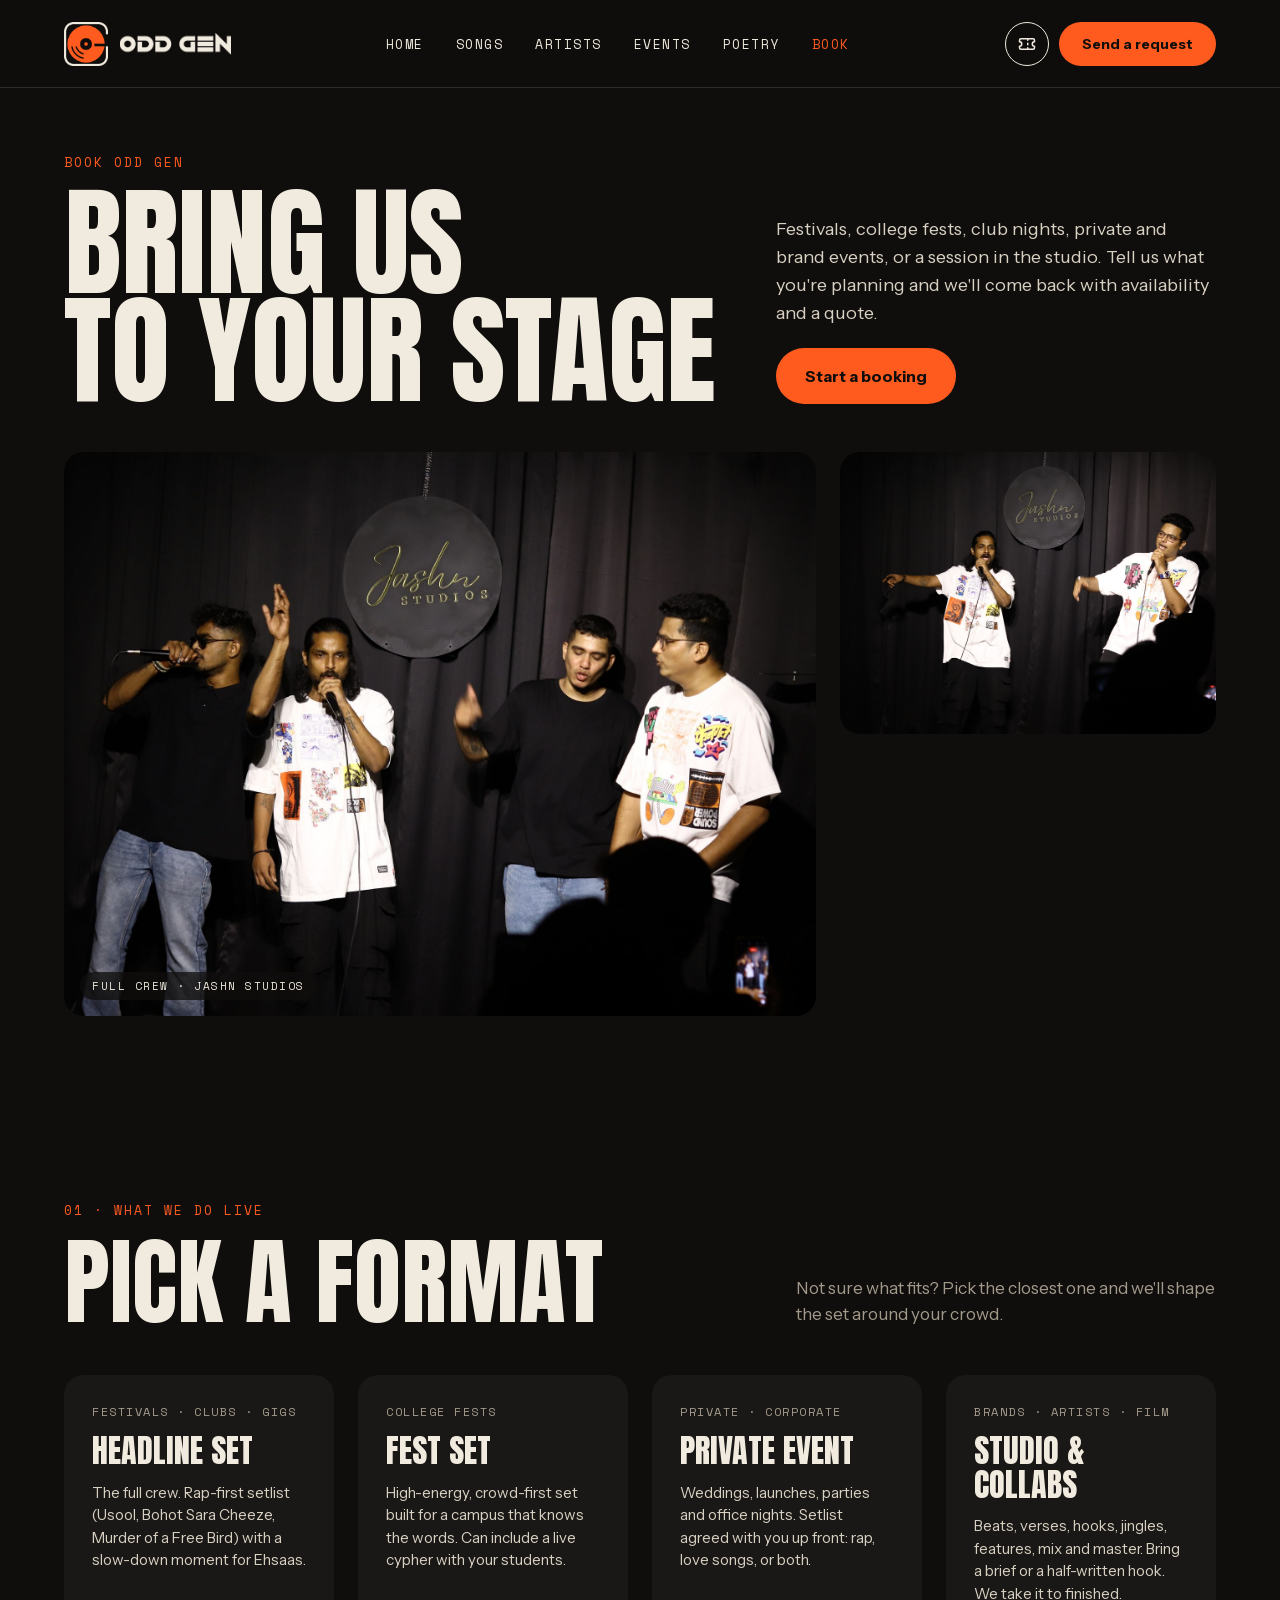
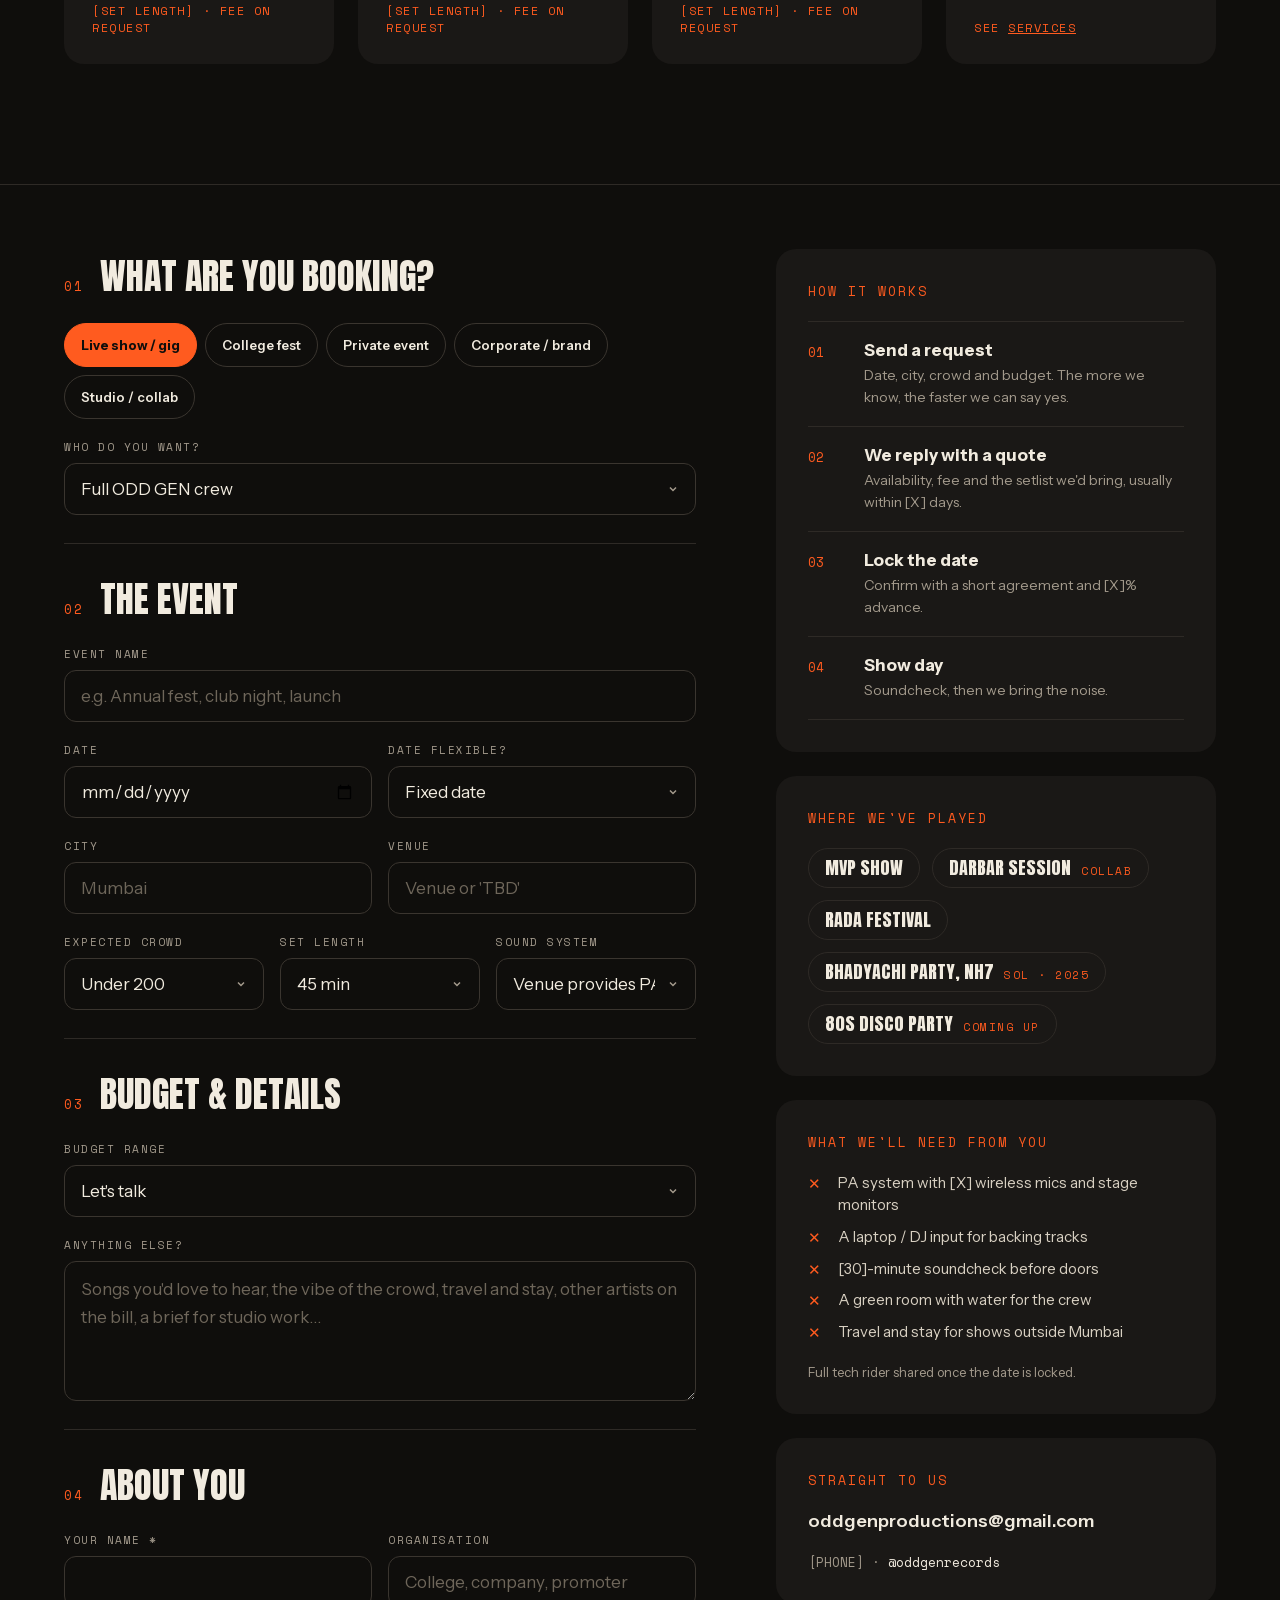
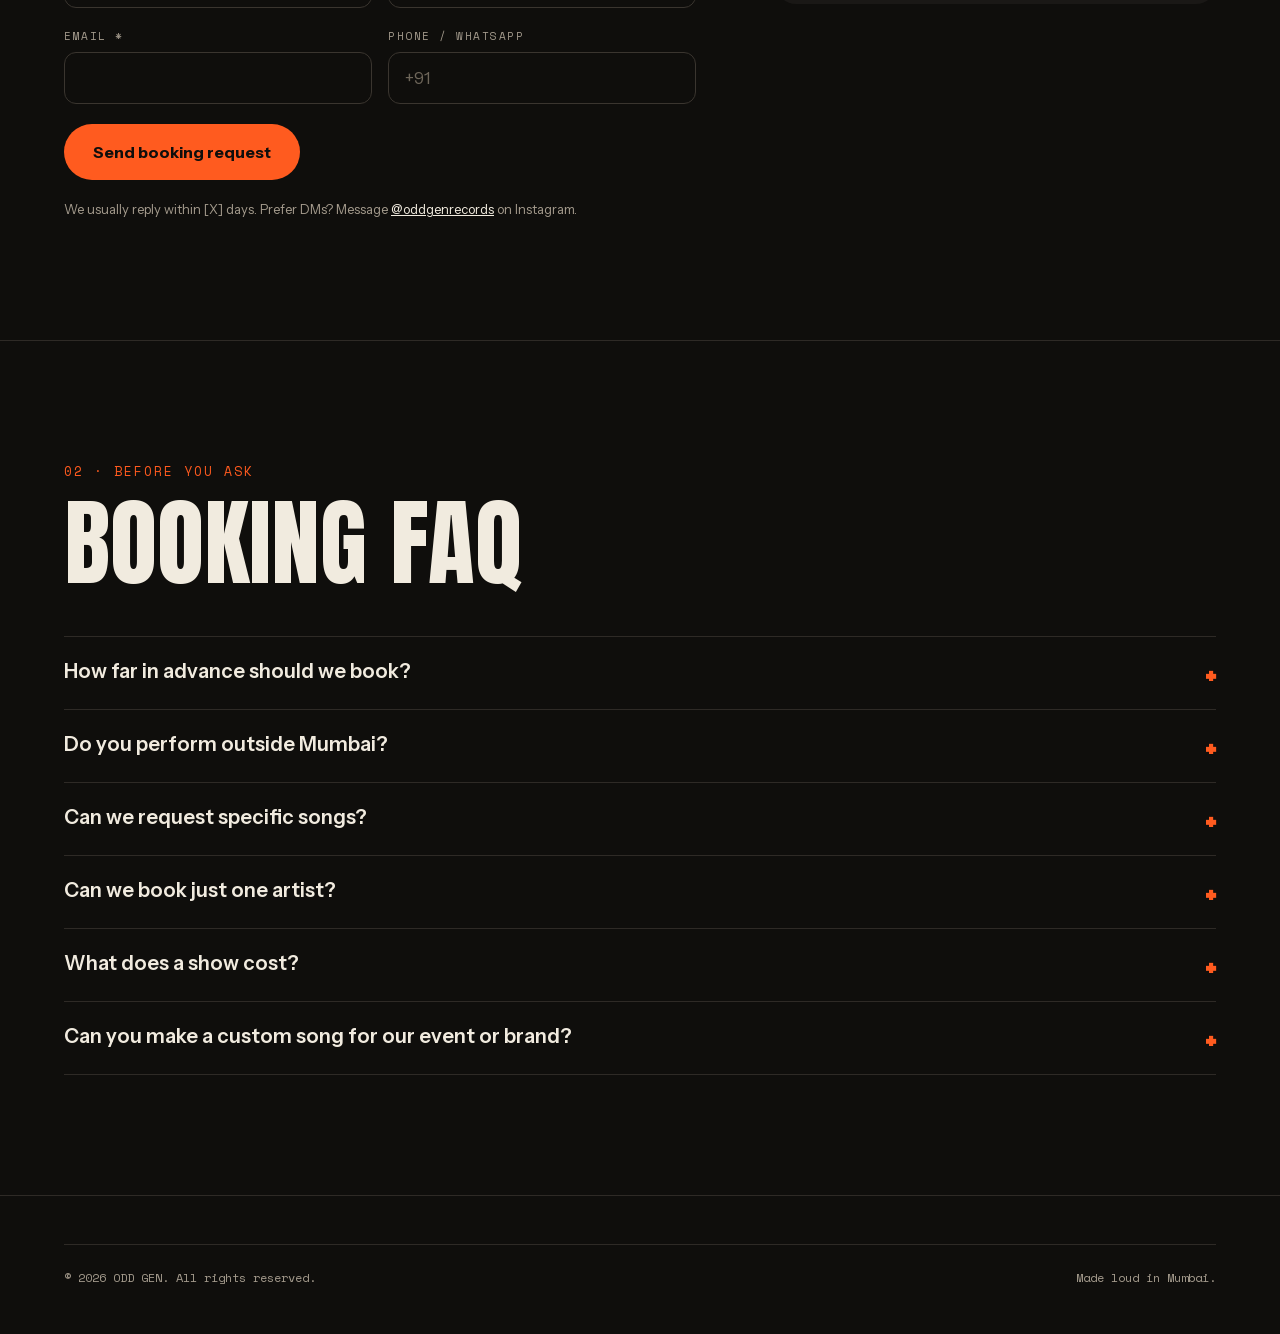
==== book.html @ 2b5052ba "Version CSS and JS URLs so browsers never mix cached styles with a new page GitHub Pages serves asse" ====
<!DOCTYPE html>
<html lang="en">
<head>
<meta charset="utf-8">
<meta name="viewport" content="width=device-width, initial-scale=1">
<title>Book ODD GEN | Shows, events &amp; studio</title>
<meta name="description" content="Book ODD GEN for live shows, college fests, private and brand events, or studio work. Send a request and we'll reply with availability and a quote.">
<meta name="theme-color" content="#0F0E0C">
<meta property="og:image" content="https://oddgen.in/assets/live-crew.jpg">
<link rel="canonical" href="https://oddgen.in/book.html">
<link rel="icon" type="image/png" href="assets/favicon.png">
<link rel="apple-touch-icon" href="assets/logo-full.png">
<link rel="stylesheet" href="styles.css?v=202610050017">
</head>
<body>

<header class="site-header">
  <a href="index.html" class="logo" aria-label="ODD GEN · home"><span class="mark" aria-hidden="true"><span class="mark-frame"></span><span class="mark-disc"></span></span><span class="wordmark" aria-hidden="true"></span></a>
  <nav class="site-nav" aria-label="Main">
    <a href="index.html">Home</a>
    <a href="index.html#songs">Songs</a>
    <a href="index.html#artists">Artists</a>
    <a href="index.html#events">Events</a>
    <a href="poetry.html">Poetry</a>
    <a href="book.html" aria-current="page">Book</a>
  </nav>
  <div class="header-actions">
    <a href="index.html#tickets" class="btn btn-ghost header-tickets" aria-label="Get tickets"><svg width="18" height="18" viewBox="0 0 24 24" fill="none" stroke="currentColor" stroke-width="2" stroke-linecap="round" stroke-linejoin="round" aria-hidden="true"><path d="M2 9a3 3 0 0 1 0 6v2a2 2 0 0 0 2 2h16a2 2 0 0 0 2-2v-2a3 3 0 0 1 0-6V7a2 2 0 0 0-2-2H4a2 2 0 0 0-2 2Z"/><path d="M13 5v2M13 17v2M13 11v2"/></svg><span>Get tickets</span></a>
    <a href="#request" class="btn btn-accent header-cta">Send a request</a>
  </div>
  <button type="button" class="menu-btn" aria-label="Open menu" aria-expanded="false" aria-controls="mobile-menu">
    <svg width="20" height="20" viewBox="0 0 24 24" fill="none" stroke="currentColor" stroke-width="2" stroke-linecap="round" aria-hidden="true"><path d="M4 7h16M4 12h16M4 17h16"/></svg>
  </button>
</header>
<nav id="mobile-menu" class="mobile-menu" aria-label="Mobile">
  <a href="index.html">Home</a>
  <a href="index.html#songs">Songs</a>
  <a href="index.html#artists">Artists</a>
  <a href="index.html#events">Events</a>
  <a href="poetry.html">Poetry</a>
  <a href="index.html#tickets">Tickets</a>
  <a href="#request" class="btn btn-accent">Send a request</a>
</nav>

<main>
<section class="page-hero" style="border-bottom:none">
  <div>
    <div class="eyebrow">Book ODD GEN</div>
    <h1>Bring us<br>to your stage</h1>
  </div>
  <div style="display:flex;flex-direction:column;gap:20px;align-items:flex-start">
    <p>Festivals, college fests, club nights, private and brand events, or a session in the studio. Tell us what you're planning and we'll come back with availability and a quote.</p>
    <a href="#request" class="btn btn-accent">Start a booking</a>
  </div>
</section>

<div class="photo-band">
  <figure class="photo"><img src="assets/live-crew.jpg" alt="The ODD GEN crew on stage at Jashn Studios"><figcaption>Full crew · Jashn Studios</figcaption></figure>
  <figure class="photo"><img src="assets/live-duo.jpg" alt="Two ODD GEN artists trading verses on stage" loading="lazy"></figure>
</div>

<!-- FORMATS -->
<section class="section">
  <div class="section-head">
    <div>
      <div class="eyebrow">01 · What we do live</div>
      <h2 class="h-xl">Pick a format</h2>
    </div>
    <p class="lede">Not sure what fits? Pick the closest one and we'll shape the set around your crowd.</p>
  </div>
  <div class="formats">
    <div class="format">
      <div class="format-meta">Festivals · clubs · gigs</div>
      <div class="format-title">Headline set</div>
      <div class="format-desc">The full crew. Rap-first setlist (Usool, Bohot Sara Cheeze, Murder of a Free Bird) with a slow-down moment for Ehsaas.</div>
      <div class="format-meta" style="color:var(--accent)">[SET LENGTH] · Fee on request</div>
    </div>
    <div class="format">
      <div class="format-meta">College fests</div>
      <div class="format-title">Fest set</div>
      <div class="format-desc">High-energy, crowd-first set built for a campus that knows the words. Can include a live cypher with your students.</div>
      <div class="format-meta" style="color:var(--accent)">[SET LENGTH] · Fee on request</div>
    </div>
    <div class="format">
      <div class="format-meta">Private · corporate</div>
      <div class="format-title">Private event</div>
      <div class="format-desc">Weddings, launches, parties and office nights. Setlist agreed with you up front: rap, love songs, or both.</div>
      <div class="format-meta" style="color:var(--accent)">[SET LENGTH] · Fee on request</div>
    </div>
    <div class="format">
      <div class="format-meta">Brands · artists · film</div>
      <div class="format-title">Studio &amp; collabs</div>
      <div class="format-desc">Beats, verses, hooks, jingles, features, mix and master. Bring a brief or a half-written hook. We take it to finished.</div>
      <div class="format-meta" style="color:var(--accent)">See <a href="index.html#services" style="color:inherit;text-decoration:underline">services</a></div>
    </div>
  </div>
</section>

<!-- FORM + ASIDE -->
<section id="request" class="book" style="border-bottom:1px solid var(--line)">
  <form class="book-form" id="book-form" novalidate>
    <div class="form-group">
      <h2><span class="mono">01</span>What are you booking?</h2>
      <div class="chips" id="type-chips" role="group" aria-label="Booking type">
        <button type="button" class="chip" data-type="show" aria-pressed="true">Live show / gig</button>
        <button type="button" class="chip" data-type="fest" aria-pressed="false">College fest</button>
        <button type="button" class="chip" data-type="private" aria-pressed="false">Private event</button>
        <button type="button" class="chip" data-type="brand" aria-pressed="false">Corporate / brand</button>
        <button type="button" class="chip" data-type="studio" aria-pressed="false">Studio / collab</button>
      </div>
      <label class="field" for="bk-artist">Who do you want?
        <select id="bk-artist" class="input">
          <option>Full ODD GEN crew</option>
          <option>Fentos</option>
          <option>KANiF</option>
          <option>SOL (production / studio)</option>
          <option>Not sure, suggest one</option>
        </select>
      </label>
    </div>

    <div class="form-group" id="event-fields">
      <h2><span class="mono">02</span>The event</h2>
      <label class="field" for="bk-event">Event name<input id="bk-event" class="input" type="text" placeholder="e.g. Annual fest, club night, launch"></label>
      <div class="row-2">
        <label class="field" for="bk-date">Date<input id="bk-date" class="input" type="date"></label>
        <label class="field" for="bk-flex">Date flexible?
          <select id="bk-flex" class="input"><option>Fixed date</option><option>Flexible by a few days</option><option>Just exploring</option></select>
        </label>
      </div>
      <div class="row-2">
        <label class="field" for="bk-city">City<input id="bk-city" class="input" type="text" placeholder="Mumbai"></label>
        <label class="field" for="bk-venue">Venue<input id="bk-venue" class="input" type="text" placeholder="Venue or 'TBD'"></label>
      </div>
      <div class="row-3">
        <label class="field" for="bk-crowd">Expected crowd
          <select id="bk-crowd" class="input"><option>Under 200</option><option>200 to 500</option><option>500 to 2,000</option><option>2,000+</option><option>Not sure yet</option></select>
        </label>
        <label class="field" for="bk-set">Set length
          <select id="bk-set" class="input"><option>20 min</option><option>30 min</option><option selected>45 min</option><option>60 min+</option></select>
        </label>
        <label class="field" for="bk-sound">Sound system
          <select id="bk-sound" class="input"><option>Venue provides PA</option><option>We need help with sound</option><option>Not sure</option></select>
        </label>
      </div>
    </div>

    <div class="form-group">
      <h2><span class="mono" id="grp-3-n">03</span>Budget &amp; details</h2>
      <label class="field" for="bk-budget">Budget range
        <select id="bk-budget" class="input">
          <option>Let's talk</option>
          <option>[BUDGET RANGE 1]</option>
          <option>[BUDGET RANGE 2]</option>
          <option>[BUDGET RANGE 3]</option>
        </select>
      </label>
      <label class="field" for="bk-notes">Anything else?
        <textarea id="bk-notes" class="input" placeholder="Songs you'd love to hear, the vibe of the crowd, travel and stay, other artists on the bill, a brief for studio work…"></textarea>
      </label>
    </div>

    <div class="form-group" style="border-bottom:none;padding-bottom:0">
      <h2><span class="mono" id="grp-4-n">04</span>About you</h2>
      <div class="row-2">
        <label class="field" for="bk-name">Your name *<input id="bk-name" class="input" type="text" autocomplete="name" required></label>
        <label class="field" for="bk-org">Organisation<input id="bk-org" class="input" type="text" autocomplete="organization" placeholder="College, company, promoter"></label>
      </div>
      <div class="row-2">
        <label class="field" for="bk-email">Email *<input id="bk-email" class="input" type="email" autocomplete="email" required></label>
        <label class="field" for="bk-phone">Phone / WhatsApp<input id="bk-phone" class="input" type="tel" autocomplete="tel" placeholder="+91"></label>
      </div>
      <p class="note" id="form-error" role="alert" style="color:var(--accent)" hidden>Add your name and a valid email so we can reply.</p>
      <input type="text" name="website" class="sr-only" tabindex="-1" autocomplete="off" aria-hidden="true">
      <button type="submit" class="btn btn-accent" style="align-self:flex-start">Send booking request</button>
      <p class="note">We usually reply within [X] days. Prefer DMs? Message <a href="https://www.instagram.com/oddgenrecords/" target="_blank" rel="noopener" style="text-decoration:underline">@oddgenrecords</a> on Instagram.</p>
      <div class="notice" id="form-done" hidden>Your email app should have opened with the request. Once you send it, we'll reply within [X] days. Nothing opened? Email us at <a href="mailto:oddgenproductions@gmail.com" style="text-decoration:underline">oddgenproductions@gmail.com</a>.</div>
    </div>
  </form>

  <aside class="book-aside">
    <div class="panel">
      <div class="eyebrow">How it works</div>
      <ol class="steps">
        <li><span class="n">01</span><div><strong>Send a request</strong><span>Date, city, crowd and budget. The more we know, the faster we can say yes.</span></div></li>
        <li><span class="n">02</span><div><strong>We reply with a quote</strong><span>Availability, fee and the setlist we'd bring, usually within [X] days.</span></div></li>
        <li><span class="n">03</span><div><strong>Lock the date</strong><span>Confirm with a short agreement and [X]% advance.</span></div></li>
        <li><span class="n">04</span><div><strong>Show day</strong><span>Soundcheck, then we bring the noise.</span></div></li>
      </ol>
    </div>
    <div class="panel">
      <div class="eyebrow">Where we've played</div>
      <ul class="played-list">
        <li>MVP Show</li>
        <li>Darbar Session <span>Collab</span></li>
        <li>Rada Festival</li>
        <li>Bhadyachi Party, NH7 <span>SOL · 2025</span></li>
        <li>80s Disco Party <span>Coming up</span></li>
      </ul>
    </div>
    <div class="panel">
      <div class="eyebrow">What we'll need from you</div>
      <ul class="checklist">
        <li>PA system with [X] wireless mics and stage monitors</li>
        <li>A laptop / DJ input for backing tracks</li>
        <li>[30]-minute soundcheck before doors</li>
        <li>A green room with water for the crew</li>
        <li>Travel and stay for shows outside Mumbai</li>
      </ul>
      <p class="note">Full tech rider shared once the date is locked.</p>
    </div>
    <div class="panel">
      <div class="eyebrow">Straight to us</div>
      <a href="mailto:oddgenproductions@gmail.com" style="font-size:18px;font-weight:600">oddgenproductions@gmail.com</a>
      <div class="contact-line">[PHONE] · <a href="https://www.instagram.com/oddgenrecords/" target="_blank" rel="noopener">@oddgenrecords</a></div>
    </div>
  </aside>
</section>

<!-- FAQ -->
<section class="section">
  <div class="section-head">
    <div>
      <div class="eyebrow">02 · Before you ask</div>
      <h2 class="h-xl">Booking FAQ</h2>
    </div>
  </div>
  <div class="faq">
    <details>
      <summary>How far in advance should we book?</summary>
      <p>At least [X] weeks for most shows. For festivals and fest season (Dec to Mar), reach out earlier. Dates go fast.</p>
    </details>
    <details>
      <summary>Do you perform outside Mumbai?</summary>
      <p>Yes. For outstation shows, travel and stay for the crew are covered by the organiser on top of the fee.</p>
    </details>
    <details>
      <summary>Can we request specific songs?</summary>
      <p>Absolutely. Tell us in the form: Usool, Bohot Sara Cheeze, Murder of a Free Bird, I Wish, or Ehsaas for a slower moment. We'll build the set around it.</p>
    </details>
    <details>
      <summary>Can we book just one artist?</summary>
      <p>Yes. Pick Fentos, KANiF or the full crew in the form. If you're not sure who fits your crowd, choose "Not sure" and we'll suggest.</p>
    </details>
    <details>
      <summary>What does a show cost?</summary>
      <p>It depends on format, city, set length and crowd size. Send the form with a budget range and we'll reply with a clear quote. No surprises.</p>
    </details>
    <details>
      <summary>Can you make a custom song for our event or brand?</summary>
      <p>Yes. Anthems, jingles and original songs are part of our studio work. Pick "Studio / collab" above, or see <a href="index.html#services" style="text-decoration:underline">services</a>.</p>
    </details>
  </div>
</section>
</main>

<footer class="site-footer" style="padding-top:48px">
  <div class="footer-bottom"><span>© 2026 ODD GEN. All rights reserved.</span><span>Made loud in Mumbai.</span></div>
</footer>

<script src="app.js?v=202610050017"></script>
<script>
const $ = (id) => document.getElementById(id);
let type = 'show';

// Studio bookings don't need the event block; renumber the groups that follow.
function setType(t) {
  type = t;
  document.querySelectorAll('#type-chips .chip').forEach((c) => c.setAttribute('aria-pressed', String(c.dataset.type === t)));
  const studio = t === 'studio';
  $('event-fields').hidden = studio;
  $('grp-3-n').textContent = studio ? '02' : '03';
  $('grp-4-n').textContent = studio ? '03' : '04';
}
$('type-chips').addEventListener('click', (e) => { const c = e.target.closest('.chip'); if (c) setType(c.dataset.type); });

const preset = new URLSearchParams(location.search).get('type');
if (preset && document.querySelector(`#type-chips [data-type="${preset}"]`)) setType(preset);

$('book-form').addEventListener('submit', (e) => {
  e.preventDefault();
  const name = $('bk-name').value.trim();
  const email = $('bk-email');
  if (!name || !email.value.trim() || !email.checkValidity()) {
    $('form-error').hidden = false;
    (name ? email : $('bk-name')).focus();
    return;
  }
  $('form-error').hidden = true;

  const label = document.querySelector('#type-chips [aria-pressed="true"]').textContent;
  const v = (id) => $(id).value.trim();
  const data = { 'Booking type': label, 'Artist': v('bk-artist') };
  if (type !== 'studio') {
    Object.assign(data, {
      'Event': v('bk-event'),
      'Date': v('bk-date'),
      'Date flexible': v('bk-flex'),
      'City': v('bk-city'),
      'Venue': v('bk-venue'),
      'Crowd': v('bk-crowd'),
      'Set length': v('bk-set'),
      'Sound': v('bk-sound'),
    });
  }
  Object.assign(data, {
    'Budget': v('bk-budget'),
    'Notes': v('bk-notes'),
    'Name': name,
    'Organisation': v('bk-org'),
    'Email': email.value.trim(),
    'Phone': v('bk-phone'),
  });

  const btn = $('book-form').querySelector('button[type="submit"]');
  btn.disabled = true;
  btn.textContent = 'Sending…';
  sendForm('booking', Object.assign({ website: $('book-form').elements.website.value }, data)).then((saved) => {
    btn.disabled = false;
    btn.textContent = 'Send booking request';
    if (saved) {
      $('form-done').textContent = `Thanks, ${name.split(' ')[0]}! Your request is in. We'll reply to ${data['Email']} within [X] days.`;
      $('book-form').reset();
      setType('show');
    } else {
      mailForm(`Booking request · ${label}${data['City'] ? ' · ' + data['City'] : ''}`, data);
    }
    $('form-done').hidden = false;
  });
});
</script>
</body>
</html>
---- styles.css ----
/* ODD GEN: shared styles. Tokens come straight from the design file. */
/* Fonts are self-hosted: an external font stylesheet blocks the whole page from rendering if it stalls. */
@font-face { font-family: 'Anton'; font-weight: 400; font-display: swap; src: url(assets/fonts/anton-latin.woff2) format('woff2'); }
@font-face { font-family: 'Instrument Sans'; font-weight: 400 700; font-display: swap; src: url(assets/fonts/instrument-sans-latin.woff2) format('woff2'); }
@font-face { font-family: 'Space Mono'; font-weight: 400; font-display: swap; src: url(assets/fonts/space-mono-400-latin.woff2) format('woff2'); }
@font-face { font-family: 'Space Mono'; font-weight: 700; font-display: swap; src: url(assets/fonts/space-mono-700-latin.woff2) format('woff2'); }

:root {
  --bg: #0F0E0C;
  --bg-vault: #16140F;
  --card: #1A1816;
  --line: #2E2A26;
  --field-line: #3A352F;
  --fg: #F1EBDF;
  --soft: #D8D0C2;
  --muted: #A39A8C;
  --accent: #FF5B1F;
  --pink: #F29CB6;
  --paper-ink: #5C554B;
  --display: Anton, Impact, sans-serif;
  --mono: 'Space Mono', ui-monospace, monospace;
  --sans: 'Instrument Sans', system-ui, sans-serif;
  --gutter: 64px;
  --section-y: 120px;
}

* { box-sizing: border-box; }
html { scroll-behavior: smooth; scroll-padding-top: 88px; }
body { margin: 0; background: var(--bg); color: var(--fg); font-family: var(--sans); -webkit-font-smoothing: antialiased; overflow-x: hidden; }
a { color: var(--fg); text-decoration: none; }
a:hover { color: var(--accent); }
img { display: block; max-width: 100%; }
button { font-family: inherit; }
:focus-visible { outline: 2px solid var(--accent); outline-offset: 3px; }
[hidden] { display: none !important; }
.sr-only { position: absolute; width: 1px; height: 1px; overflow: hidden; clip: rect(0 0 0 0); white-space: nowrap; }

/* ---------- type ---------- */
.eyebrow { font-family: var(--mono); font-size: 13px; letter-spacing: 2px; text-transform: uppercase; color: var(--accent); }
.mono { font-family: var(--mono); }
.h-xl { margin: 0; font-family: var(--display); font-weight: 400; font-size: 96px; line-height: 0.95; text-transform: uppercase; }
.lede { margin: 0; max-width: 420px; font-size: 17px; line-height: 1.5; color: var(--muted); }
.accent { color: var(--accent); }

/* ---------- logo (real ODD GEN mark, recoloured through CSS masks) ---------- */
.logo { display: inline-flex; align-items: center; gap: 12px; }
.mark { position: relative; display: block; width: 44px; height: 44px; flex-shrink: 0; }
.mark > span { position: absolute; inset: 0; -webkit-mask-position: center; mask-position: center; -webkit-mask-size: contain; mask-size: contain; -webkit-mask-repeat: no-repeat; mask-repeat: no-repeat; }
.mark-frame { background: var(--fg); -webkit-mask-image: url(assets/logo-frame.png); mask-image: url(assets/logo-frame.png); }
.mark-disc { background: var(--accent); -webkit-mask-image: url(assets/logo-disc.png); mask-image: url(assets/logo-disc.png); }
.wordmark { display: block; height: 22px; aspect-ratio: 1005 / 200; background: var(--fg); -webkit-mask: url(assets/logo-wordmark.png) center / contain no-repeat; mask: url(assets/logo-wordmark.png) center / contain no-repeat; }
.logo:hover .mark-disc { animation: spin 1.2s cubic-bezier(.2, .7, .2, 1); }
@keyframes spin { from { transform: rotate(-360deg); } }

/* ---------- intro: record drops, spins down and locks into the G, wordmark wipes in, curtain lifts ---------- */
.intro { display: none; }
html.intro-on body { overflow: hidden; }
html.intro-on .intro { position: fixed; inset: 0; z-index: 200; display: flex; align-items: center; justify-content: center; background: var(--bg); cursor: pointer; animation: intro-lift .7s cubic-bezier(.76, 0, .24, 1) 2.1s forwards; }
.intro-logo { display: flex; flex-direction: column; align-items: center; gap: 28px; }
.intro .mark { width: min(40vw, 200px); height: min(40vw, 200px); }
.intro .mark-frame { animation: intro-frame .6s cubic-bezier(.2, .8, .2, 1) both; }
.intro .mark-disc { animation: intro-disc 1.6s cubic-bezier(.15, .65, .25, 1) .15s both; }
.intro .wordmark { height: min(9vw, 44px); clip-path: inset(0 100% 0 0); animation: intro-wipe .5s cubic-bezier(.6, 0, .2, 1) 1.15s forwards; }
.intro-bar { width: 0; height: 4px; background: var(--accent); animation: intro-bar .5s ease-out 1.4s forwards; }
@keyframes intro-frame { from { opacity: 0; transform: scale(.6); } }
@keyframes intro-disc { from { opacity: 0; transform: scale(.4) rotate(-1080deg); } 30% { opacity: 1; } }
@keyframes intro-wipe { to { clip-path: inset(0 0 0 0); } }
@keyframes intro-bar { to { width: min(60vw, 280px); } }
@keyframes intro-lift { to { transform: translateY(-100%); } }
html.intro-hero .hero h1, html.intro-hero .hero-meta, html.intro-hero .hero-photo, html.intro-hero .hero-foot { animation: hero-rise .8s cubic-bezier(.2, .8, .2, 1) 2.35s both; }
html.intro-hero .hero-photo { animation-delay: 2.45s; }
html.intro-hero .hero-foot { animation-delay: 2.55s; }
@keyframes hero-rise { from { opacity: 0; transform: translateY(48px); } }

/* ---------- photos ---------- */
.photo { position: relative; margin: 0; border-radius: 20px; overflow: hidden; background: var(--card); }
.photo img { width: 100%; height: 100%; object-fit: cover; }
.photo figcaption { position: absolute; left: 16px; bottom: 16px; padding: 6px 12px; border-radius: 999px; background: rgba(15, 14, 12, .75); font-family: var(--mono); font-size: 11px; text-transform: uppercase; letter-spacing: 1.5px; color: var(--fg); }
.photo-band { display: grid; grid-template-columns: 2fr 1fr; gap: 24px; padding: 0 var(--gutter) 64px; }
.photo-band .photo { aspect-ratio: 4 / 3; }
.photo-band .photo:first-child { aspect-ratio: auto; }

/* ---------- buttons ---------- */
.btn { height: 56px; padding: 0 28px; display: inline-flex; align-items: center; justify-content: center; gap: 10px; border-radius: 999px; font-weight: 700; font-size: 16px; border: 1.5px solid transparent; cursor: pointer; white-space: nowrap; }
.btn-accent { background: var(--accent); color: var(--bg); }
.btn-accent:hover { color: var(--bg); filter: brightness(1.08); }
.btn-ghost { border-color: var(--fg); color: var(--fg); font-weight: 600; background: transparent; }
.btn-ghost:hover { background: var(--fg); color: var(--bg); }
.pill { height: 44px; padding: 0 18px; display: inline-flex; align-items: center; gap: 8px; border: 1px solid var(--line); border-radius: 999px; font-size: 14px; font-weight: 600; background: transparent; color: var(--fg); cursor: pointer; }
.pill-solid { background: var(--card); border-color: var(--card); font-size: 13px; padding: 0 16px; }
.icon-btn { width: 48px; height: 48px; flex-shrink: 0; border-radius: 999px; display: inline-flex; align-items: center; justify-content: center; border: none; cursor: pointer; }

/* ---------- header ---------- */
.site-header { position: sticky; top: 0; z-index: 50; height: 88px; padding: 0 var(--gutter); display: flex; align-items: center; justify-content: space-between; gap: 24px; border-bottom: 1px solid var(--line); background: rgba(15, 14, 12, 0.92); backdrop-filter: blur(10px); }
.site-nav { display: flex; gap: 32px; font-family: var(--mono); font-size: 13px; text-transform: uppercase; letter-spacing: 1.5px; }
.site-nav a[aria-current="page"] { color: var(--accent); }
.header-actions { display: flex; align-items: center; gap: 10px; }
.header-cta { height: 44px; padding: 0 22px; font-size: 14px; }
.header-tickets { height: 44px; padding: 0 18px; gap: 8px; font-size: 14px; border-width: 1px; }
.menu-btn { display: none; width: 44px; height: 44px; border-radius: 999px; border: 1px solid var(--line); background: transparent; color: var(--fg); align-items: center; justify-content: center; cursor: pointer; }
.mobile-menu { display: none; }

/* ---------- sections ---------- */
.section { padding: var(--section-y) var(--gutter); border-bottom: 1px solid var(--line); }
.section-head { display: flex; justify-content: space-between; align-items: flex-end; gap: 32px; margin-bottom: 48px; }
.section-head > div:not(.platforms) { display: flex; flex-direction: column; gap: 16px; }

/* hero */
.hero { min-height: 760px; padding: 56px var(--gutter) 48px; display: flex; flex-direction: column; justify-content: space-between; gap: 32px; }
.hero-meta { display: flex; justify-content: space-between; font-family: var(--mono); font-size: 13px; letter-spacing: 1.5px; text-transform: uppercase; color: var(--muted); }
.hero h1 { margin: 0; font-family: var(--display); font-weight: 400; font-size: clamp(150px, 23vw, 330px); line-height: 0.86; letter-spacing: -4px; text-transform: uppercase; }
.hero-main { display: grid; grid-template-columns: auto minmax(0, 1fr); gap: 56px; align-items: stretch; }
.hero-photo { position: relative; margin: 0; min-height: 360px; border-radius: 24px; overflow: hidden; background: var(--card); }
.hero-photo > img { position: absolute; inset: 0; width: 100%; height: 100%; object-fit: cover; object-position: center 35%; }
.now-playing { position: absolute; left: 20px; bottom: 20px; display: flex; align-items: center; gap: 14px; padding: 10px 10px 10px 10px; border: none; border-radius: 999px; background: rgba(15, 14, 12, .82); backdrop-filter: blur(8px); color: var(--fg); text-align: left; cursor: pointer; }
.now-playing > img { width: 52px; height: 52px; border-radius: 50%; object-fit: cover; animation: spin-slow 8s linear infinite; }
.now-playing > span:nth-child(2) { display: flex; flex-direction: column; gap: 2px; padding-right: 8px; }
.np-label { font-family: var(--mono); font-size: 11px; text-transform: uppercase; letter-spacing: 1.5px; color: var(--accent); }
.np-title { font-size: 17px; font-weight: 600; }
.np-play { width: 44px; height: 44px; background: var(--accent); color: var(--bg); }
.now-playing:hover .np-play { filter: brightness(1.08); }
@keyframes spin-slow { to { transform: rotate(360deg); } }
.hero-foot { display: flex; justify-content: space-between; align-items: flex-end; gap: 48px; }
.hero-foot p { margin: 0; max-width: 560px; font-size: 24px; line-height: 1.4; }
.hero-actions { display: flex; gap: 12px; }

/* ticker */
.ticker { height: 64px; background: var(--accent); color: var(--bg); overflow: hidden; display: flex; align-items: center; font-family: var(--display); font-size: 28px; text-transform: uppercase; white-space: nowrap; }
.ticker-track { display: flex; gap: 40px; padding-right: 40px; animation: ticker 30s linear infinite; }
@keyframes ticker { to { transform: translateX(-50%); } }
@media (prefers-reduced-motion: reduce) { .ticker-track, .now-playing > img { animation: none; } html { scroll-behavior: auto; } }

/* about */
.about { display: grid; grid-template-columns: repeat(2, minmax(0, 1fr)); gap: 80px; }
.about h2 { margin: 0; font-family: var(--display); font-weight: 400; font-size: 76px; line-height: 1; text-transform: uppercase; }
.about-copy { display: flex; flex-direction: column; gap: 24px; padding-top: 44px; font-size: 19px; line-height: 1.6; color: var(--soft); }
.about-copy p { margin: 0; }

/* songs */
.platforms { display: flex; gap: 12px; flex-wrap: wrap; }
.tracks { border-top: 1px solid var(--line); }
.track { min-height: 92px; padding: 14px 0; display: grid; grid-template-columns: 56px 64px 1fr 180px 80px 230px; align-items: center; gap: 24px; border-bottom: 1px solid var(--line); }
.track-n { font-family: var(--mono); font-size: 14px; color: var(--muted); }
.track-thumb { position: relative; width: 64px; aspect-ratio: 1; border-radius: 6px; overflow: hidden; background: var(--card); border: none; padding: 0; cursor: pointer; }
.track-thumb img { width: 100%; height: 100%; object-fit: cover; transition: transform .3s; }
.track-thumb:hover img { transform: scale(1.06); }
.track-title { font-size: 24px; font-weight: 600; }
.track-credit { font-size: 14px; color: var(--muted); margin-top: 4px; }
.track-kind, .track-year { font-family: var(--mono); font-size: 13px; text-transform: uppercase; letter-spacing: 1px; color: var(--muted); }
.track-actions { display: flex; gap: 8px; justify-content: flex-end; }
.track-actions .play { background: var(--accent); border-color: var(--accent); color: var(--bg); }

.b-side { margin-top: 32px; padding: 28px 32px; border: 1.5px dashed var(--pink); border-radius: 20px; display: flex; flex-direction: column; gap: 20px; }
.b-side-head { display: flex; justify-content: space-between; align-items: flex-end; gap: 32px; }
.b-side-head p { max-width: 420px; }
.b-side-cards { display: grid; grid-template-columns: repeat(2, minmax(0, 1fr)); gap: 16px; }
.b-side h3 { margin: 0; font-family: var(--display); font-weight: 400; font-size: 36px; line-height: 1; text-transform: uppercase; }
.b-side .eyebrow { color: var(--pink); }
.b-side p { margin: 0; font-size: 15px; line-height: 1.5; color: var(--muted); }
.love-card { display: flex; align-items: center; gap: 16px; padding: 10px; background: var(--card); border-radius: 14px; color: var(--fg); border: none; text-align: left; cursor: pointer; width: 100%; }
.love-card:hover { color: var(--fg); }
.love-card .cover { position: relative; flex-shrink: 0; width: 72px; aspect-ratio: 1; border-radius: 8px; overflow: hidden; background: #2A1F23; }
.love-card .cover img { width: 100%; height: 100%; object-fit: cover; }
.love-card .row { flex-grow: 1; display: flex; justify-content: space-between; align-items: center; gap: 16px; }
.love-title { font-size: 18px; font-weight: 600; }
.love-credit { font-size: 13px; color: var(--muted); margin-top: 2px; }
.love-play { background: var(--pink); color: var(--bg); }
.love-item { display: flex; flex-direction: column; gap: 10px; }
.love-item .pill { height: 36px; padding: 0 14px; font-size: 12px; }
.work-art { aspect-ratio: 16 / 9; border-radius: 12px; overflow: hidden; background: var(--bg); }
.work-art img { width: 100%; height: 100%; object-fit: cover; }
.work-art-empty { display: flex; align-items: center; justify-content: center; border: 1px dashed var(--line); font-family: var(--mono); font-size: 12px; color: var(--muted); }

/* work */
.grid-3 { display: grid; grid-template-columns: repeat(3, minmax(0, 1fr)); gap: 24px; }
.work-card { display: flex; flex-direction: column; gap: 20px; padding: 28px; background: var(--card); border-radius: 20px; min-height: 250px; }
.work-meta { display: flex; justify-content: space-between; font-family: var(--mono); font-size: 12px; text-transform: uppercase; letter-spacing: 1.5px; color: var(--muted); }
.work-title { font-family: var(--display); font-size: 36px; line-height: 1.05; text-transform: uppercase; }
.work-desc { font-size: 15px; line-height: 1.5; color: var(--soft); flex-grow: 1; }
.work-link { display: inline-flex; align-items: center; gap: 8px; font-size: 14px; font-weight: 600; color: var(--accent); }

/* artists */
.grid-4 { display: grid; grid-template-columns: repeat(4, minmax(0, 1fr)); gap: 24px; }
.vault-grid { display: grid; grid-template-columns: repeat(5, minmax(0, 1fr)); gap: 20px; }
.artist { display: flex; flex-direction: column; gap: 16px; }
.artist-photo { height: 380px; border-radius: 20px; background: var(--card); border: 1px solid var(--line); display: flex; align-items: flex-end; padding: 20px; font-family: var(--mono); font-size: 12px; color: var(--muted); }
.artist-name { font-family: var(--display); font-size: 34px; text-transform: uppercase; }
.artist-role { font-family: var(--mono); font-size: 13px; text-transform: uppercase; letter-spacing: 1px; color: var(--accent); margin-top: 4px; }
.artist-bio { font-size: 15px; line-height: 1.5; color: var(--muted); }
.artist-links { display: flex; gap: 8px; flex-wrap: wrap; }

/* services */
.services { display: grid; grid-template-columns: 420px 1fr; gap: 80px; }
.services-intro { display: flex; flex-direction: column; gap: 24px; align-items: flex-start; }
.services-intro p { margin: 0; font-size: 17px; line-height: 1.6; color: var(--muted); }
.contact-line { font-family: var(--mono); font-size: 13px; color: var(--muted); }
.list { border-top: 1px solid var(--line); }
.service { padding: 28px 0; display: grid; grid-template-columns: 64px 1fr 180px; gap: 24px; align-items: center; border-bottom: 1px solid var(--line); }
.service-title { font-size: 26px; font-weight: 600; }
.service-desc { font-size: 15px; line-height: 1.5; color: var(--muted); margin-top: 6px; }
.service-price { text-align: right; font-family: var(--mono); font-size: 13px; color: var(--soft); }

/* events */
.event { min-height: 120px; padding: 16px 0; display: grid; grid-template-columns: 160px 1fr 280px 200px; gap: 32px; align-items: center; border-bottom: 1px solid var(--line); }
.event-day { font-family: var(--display); font-size: 48px; line-height: 1; }
.event-month { font-family: var(--mono); font-size: 13px; text-transform: uppercase; color: var(--muted); }
.event-title { font-size: 26px; font-weight: 600; }
.event-venue { font-size: 15px; color: var(--muted); margin-top: 4px; }
.event-city { font-family: var(--mono); font-size: 14px; text-transform: uppercase; color: var(--soft); }
.event .btn { justify-self: end; height: 52px; font-size: 15px; }
.event .icon-btn { border: 1.5px solid var(--fg); }
/* where we've played */
.played { margin-top: 48px; display: flex; flex-direction: column; gap: 16px; }
.played-list { list-style: none; margin: 0; padding: 0; display: flex; flex-wrap: wrap; gap: 12px; }
.played-list li { display: inline-flex; align-items: baseline; gap: 10px; padding: 14px 22px; border: 1px solid var(--line); border-radius: 999px; font-family: var(--display); font-size: 24px; line-height: 1; text-transform: uppercase; }
.played-list span { font-family: var(--mono); font-size: 11px; letter-spacing: 1.5px; color: var(--accent); }
.panel .played-list li { font-size: 18px; padding: 10px 16px; }
/* ticket counter */
.ticket-counter { margin-top: 48px; padding: 40px; border-radius: 24px; background: var(--card); border-top: 4px solid var(--accent); display: grid; grid-template-columns: minmax(0, 1fr) minmax(0, 1.3fr); gap: 56px; }
.tc-intro { display: flex; flex-direction: column; gap: 16px; }
.tc-intro h3 { margin: 0; font-family: var(--display); font-weight: 400; font-size: 56px; line-height: 1; text-transform: uppercase; }
.tc-intro p { margin: 0; font-size: 16px; line-height: 1.6; color: var(--soft); }
.tc-steps { list-style: none; margin: 8px 0 0; padding: 0; display: flex; flex-direction: column; gap: 10px; font-size: 15px; }
.tc-steps li { display: flex; gap: 12px; align-items: center; }
.tc-steps span { font-family: var(--mono); font-size: 12px; color: var(--accent); }
.tc-form { display: flex; flex-direction: column; gap: 18px; }
.stepper { display: inline-flex; align-items: center; align-self: flex-start; border: 1px solid var(--field-line); border-radius: 999px; overflow: hidden; }
.stepper button { width: 52px; height: 52px; border: none; background: transparent; color: var(--fg); font-size: 22px; cursor: pointer; }
.stepper button:hover { background: var(--line); }
.stepper input { width: 56px; height: 52px; border: none; background: transparent; color: var(--fg); font-family: var(--display); font-size: 26px; text-align: center; -moz-appearance: textfield; }
.stepper input::-webkit-inner-spin-button, .stepper input::-webkit-outer-spin-button { -webkit-appearance: none; margin: 0; }
.tc-step-label { display: flex; align-items: center; gap: 10px; margin-top: 8px; font-family: var(--display); font-size: 24px; text-transform: uppercase; }
.tc-step-label:first-child { margin-top: 0; }
.tc-step-label span { width: 28px; height: 28px; border-radius: 999px; background: var(--accent); color: var(--bg); display: inline-flex; align-items: center; justify-content: center; font-family: var(--mono); font-size: 13px; font-weight: 700; }
.tc-pay { display: grid; grid-template-columns: 200px minmax(0, 1fr); gap: 24px; align-items: center; padding: 20px; border: 1px dashed var(--field-line); border-radius: 18px; }
.tc-qr { width: 200px; padding: 12px 12px 10px; border-radius: 14px; background: #fff; display: flex; flex-direction: column; align-items: center; gap: 6px; }
.tc-qr #tk-qr, .tc-qr svg, .tc-qr img { display: block; width: 100%; height: auto; }
.tc-qr-caption { font-family: var(--mono); font-size: 12px; font-weight: 700; color: #0F0E0C; text-align: center; }
.tc-pay-info { display: flex; flex-direction: column; gap: 10px; align-items: flex-start; }
.tc-amount-label { font-family: var(--mono); font-size: 11px; text-transform: uppercase; letter-spacing: 1.5px; color: var(--muted); }
.tc-amount { font-family: var(--display); font-size: 44px; line-height: 1; color: var(--accent); }
.tc-upi { font-size: 14px; color: var(--soft); display: flex; align-items: center; gap: 8px; flex-wrap: wrap; }
.tc-upi strong { font-family: var(--mono); font-size: 14px; color: var(--fg); }
.tc-copy { height: 32px; padding: 0 12px; border-radius: 999px; border: 1px solid var(--field-line); background: transparent; color: var(--fg); font-size: 12px; font-weight: 600; cursor: pointer; }
.tc-upi-app { display: none; height: 48px; }
@media (hover: none) and (pointer: coarse) { .tc-upi-app { display: inline-flex; } }
.book-strip { margin-top: 48px; padding: 56px 48px; min-height: 320px; border-radius: 20px; display: flex; justify-content: space-between; align-items: flex-end; gap: 24px; background: linear-gradient(90deg, rgba(15,14,12,.92) 0%, rgba(15,14,12,.55) 55%, rgba(15,14,12,.2) 100%), url(assets/live-point.jpg) center 30% / cover; }
.book-strip p { margin: 0; max-width: 520px; font-family: var(--display); font-size: 44px; line-height: 1.05; text-transform: uppercase; }

/* vault */
.vault { background: var(--bg-vault); }
.vault-card { display: flex; flex-direction: column; gap: 18px; padding: 24px; border: 1px solid var(--line); border-radius: 20px; background: var(--bg); }
.vault-lock { height: 220px; border-radius: 12px; background: var(--card); display: flex; flex-direction: column; align-items: center; justify-content: center; gap: 10px; color: var(--muted); font-family: var(--mono); font-size: 12px; text-transform: uppercase; letter-spacing: 1.5px; }
.vault-status { font-family: var(--mono); font-size: 12px; text-transform: uppercase; letter-spacing: 1.5px; color: var(--accent); }
.vault-title { font-size: 22px; font-weight: 600; margin-top: 6px; }
.vault-eta { font-size: 14px; color: var(--muted); margin-top: 6px; }
.notify { height: 48px; border-radius: 999px; font-weight: 700; font-size: 15px; cursor: pointer; background: transparent; color: var(--fg); border: 1.5px solid var(--fg); }
.notify[aria-pressed="true"] { background: var(--fg); color: var(--bg); }

/* poetry teaser */
.teaser { display: grid; grid-template-columns: repeat(2, minmax(0, 1fr)); gap: 80px; align-items: center; }
.teaser-copy { display: flex; flex-direction: column; gap: 24px; }
.teaser-copy p { margin: 0; max-width: 520px; font-size: 19px; line-height: 1.6; color: var(--soft); }
.paper { padding: 40px; background: var(--fg); color: var(--bg); border-radius: 20px; transform: rotate(-1.5deg); display: flex; flex-direction: column; gap: 16px; }
.paper-meta { display: flex; justify-content: space-between; font-family: var(--mono); font-size: 12px; text-transform: uppercase; letter-spacing: 1.5px; color: var(--paper-ink); }
.paper-title { font-family: var(--display); font-size: 40px; text-transform: uppercase; line-height: 1; }
.paper-body { margin: 0; font-family: var(--mono); font-size: 16px; line-height: 1.8; white-space: pre-line; }

/* footer */
.site-footer { padding: 96px var(--gutter) 48px; display: flex; flex-direction: column; gap: 64px; }
.footer-top { display: flex; justify-content: space-between; align-items: flex-start; gap: 48px; }
.footer-logo { font-family: var(--display); font-size: 160px; line-height: 0.85; text-transform: uppercase; }
.footer-cols { display: grid; grid-template-columns: repeat(3, minmax(0, auto)); gap: 64px; font-size: 15px; }
.footer-cols > div { display: flex; flex-direction: column; gap: 12px; }
.footer-cols .label { font-family: var(--mono); font-size: 12px; text-transform: uppercase; color: var(--muted); }
.footer-bottom { display: flex; justify-content: space-between; gap: 16px; font-family: var(--mono); font-size: 12px; color: var(--muted); border-top: 1px solid var(--line); padding-top: 24px; }

/* video modal */
.video-modal { position: fixed; inset: 0; z-index: 100; display: none; align-items: center; justify-content: center; padding: 24px; background: rgba(8, 7, 6, 0.9); }
.video-modal.open { display: flex; }
.video-frame { position: relative; width: min(1100px, 100%); aspect-ratio: 16 / 9; background: #000; border-radius: 16px; overflow: hidden; }
.video-frame iframe { position: absolute; inset: 0; width: 100%; height: 100%; border: 0; }
.video-close { position: absolute; top: 20px; right: 20px; background: var(--fg); color: var(--bg); }

/* ---------- forms (poetry + booking) ---------- */
.field { display: flex; flex-direction: column; gap: 8px; font-family: var(--mono); font-size: 11px; text-transform: uppercase; letter-spacing: 1.5px; color: var(--muted); }
.input { height: 52px; padding: 0 16px; background: var(--bg); border: 1px solid var(--field-line); border-radius: 12px; color: var(--fg); font-family: var(--sans); font-size: 17px; text-transform: none; letter-spacing: 0; width: 100%; }
textarea.input { height: auto; min-height: 140px; padding: 14px 16px; line-height: 1.6; resize: vertical; }
select.input { appearance: none; background-image: url("data:image/svg+xml,%3Csvg xmlns='http://www.w3.org/2000/svg' width='12' height='12' viewBox='0 0 24 24' fill='none' stroke='%23A39A8C' stroke-width='3'%3E%3Cpath d='M6 9l6 6 6-6'/%3E%3C/svg%3E"); background-repeat: no-repeat; background-position: right 16px center; padding-right: 40px; }
.input:focus { outline: none; border-color: var(--accent); }
.input::placeholder { color: #6E665A; }
.chips { display: flex; gap: 8px; flex-wrap: wrap; }
.chip { height: 44px; padding: 0 16px; border-radius: 999px; border: 1.5px solid var(--field-line); background: transparent; color: var(--fg); font-weight: 600; font-size: 13px; cursor: pointer; }
.chip[aria-pressed="true"] { background: var(--accent); border-color: var(--accent); color: var(--bg); font-weight: 700; }
.panel { display: flex; flex-direction: column; gap: 20px; padding: 32px; background: var(--card); border-radius: 20px; }
.note { margin: 0; font-size: 13px; line-height: 1.5; color: var(--muted); }
.notice { padding: 20px; border: 1.5px dashed var(--accent); border-radius: 14px; font-size: 16px; line-height: 1.5; }

/* ---------- poetry page ---------- */
.page-hero { padding: 64px var(--gutter) 48px; display: flex; justify-content: space-between; align-items: flex-end; gap: 48px; border-bottom: 1px solid var(--line); }
.page-hero > div { display: flex; flex-direction: column; gap: 16px; }
.page-hero h1 { margin: 0; font-family: var(--display); font-weight: 400; font-size: 120px; line-height: 0.9; text-transform: uppercase; }
.page-hero p { margin: 0; max-width: 440px; font-size: 18px; line-height: 1.55; color: var(--soft); }
.preview-toggle { display: flex; align-items: center; gap: 6px; padding: 4px; border: 1px solid var(--line); border-radius: 999px; }
.preview-toggle span { padding: 0 10px; font-family: var(--mono); font-size: 11px; text-transform: uppercase; color: var(--muted); }
.preview-toggle button { height: 44px; padding: 0 16px; border-radius: 999px; border: none; background: transparent; color: var(--fg); font-weight: 600; font-size: 13px; cursor: pointer; }
.preview-toggle button[aria-pressed="true"] { background: var(--fg); color: var(--bg); font-weight: 700; }
.notebook { padding: 48px var(--gutter) 96px; display: grid; grid-template-columns: 520px 1fr; gap: 64px; align-items: start; }
.writer { display: flex; align-items: center; gap: 10px; }
.avatar { width: 40px; height: 40px; border-radius: 999px; background: var(--line); display: flex; align-items: center; justify-content: center; font-family: var(--mono); font-size: 11px; color: var(--muted); }
.verified { display: flex; align-items: center; gap: 6px; font-size: 12px; color: var(--accent); }
.feed-head { display: flex; justify-content: space-between; font-family: var(--mono); font-size: 12px; text-transform: uppercase; letter-spacing: 1.5px; color: var(--muted); margin-bottom: 20px; }
.feed { display: grid; grid-template-columns: repeat(2, minmax(0, 1fr)); gap: 20px; align-content: start; }
.piece { display: flex; flex-direction: column; gap: 14px; padding: 28px; background: var(--fg); color: var(--bg); border-radius: 18px; }
.piece h3 { margin: 0; font-family: var(--display); font-weight: 400; font-size: 34px; line-height: 1; text-transform: uppercase; }
.piece-body { margin: 0; font-family: var(--mono); font-size: 14px; line-height: 1.8; white-space: pre-line; }
.piece-foot { display: flex; justify-content: space-between; align-items: center; padding-top: 12px; border-top: 1px solid #D6CEBF; }
.piece-author { display: flex; align-items: center; gap: 6px; font-size: 13px; font-weight: 600; }
.piece-foot button { height: 44px; padding: 0 14px; border-radius: 999px; font-weight: 700; font-size: 13px; cursor: pointer; background: transparent; }
.piece-edit { border: 1.5px solid var(--bg); color: var(--bg); }
.piece-del { border: none; color: #8A2E0A; }

/* ---------- booking page ---------- */
.book { padding: 64px var(--gutter) 120px; display: grid; grid-template-columns: minmax(0, 1fr) 440px; gap: 80px; align-items: start; }
.book-form { display: flex; flex-direction: column; gap: 28px; }
.form-group { display: flex; flex-direction: column; gap: 20px; padding-bottom: 28px; border-bottom: 1px solid var(--line); }
.form-group h2 { margin: 0; font-family: var(--display); font-weight: 400; font-size: 36px; text-transform: uppercase; display: flex; gap: 16px; align-items: baseline; }
.form-group h2 .mono { font-size: 13px; color: var(--accent); letter-spacing: 2px; }
.row-2 { display: grid; grid-template-columns: repeat(2, minmax(0, 1fr)); gap: 16px; }
.row-3 { display: grid; grid-template-columns: repeat(3, minmax(0, 1fr)); gap: 16px; }
.book-aside { position: sticky; top: 112px; display: flex; flex-direction: column; gap: 24px; }
.steps { list-style: none; margin: 0; padding: 0; border-top: 1px solid var(--line); }
.steps li { padding: 18px 0; display: grid; grid-template-columns: 44px 1fr; gap: 12px; border-bottom: 1px solid var(--line); }
.steps .n { font-family: var(--mono); font-size: 13px; color: var(--accent); padding-top: 3px; }
.steps strong { display: block; font-size: 17px; margin-bottom: 4px; }
.steps span { font-size: 14px; line-height: 1.5; color: var(--muted); }
.checklist { margin: 0; padding: 0; list-style: none; display: flex; flex-direction: column; gap: 10px; font-size: 15px; line-height: 1.45; color: var(--soft); }
.checklist li { display: grid; grid-template-columns: 20px 1fr; gap: 10px; }
.checklist li::before { content: "✕"; color: var(--accent); font-family: var(--display); }
.faq { border-top: 1px solid var(--line); }
.faq details { border-bottom: 1px solid var(--line); padding: 22px 0; }
.faq summary { cursor: pointer; list-style: none; display: flex; justify-content: space-between; gap: 16px; font-size: 20px; font-weight: 600; }
.faq summary::-webkit-details-marker { display: none; }
.faq summary::after { content: "+"; font-family: var(--display); font-size: 28px; line-height: 1; color: var(--accent); }
.faq details[open] summary::after { content: "–"; }
.faq p { margin: 12px 0 0; max-width: 760px; font-size: 16px; line-height: 1.6; color: var(--muted); }
.formats { display: grid; grid-template-columns: repeat(4, minmax(0, 1fr)); gap: 24px; }
.format { padding: 28px; border-radius: 20px; background: var(--card); display: flex; flex-direction: column; gap: 14px; }
.format-title { font-family: var(--display); font-size: 32px; line-height: 1.05; text-transform: uppercase; }
.format-desc { font-size: 15px; line-height: 1.5; color: var(--soft); flex-grow: 1; }
.format-meta { font-family: var(--mono); font-size: 12px; text-transform: uppercase; letter-spacing: 1.5px; color: var(--muted); }

/* ---------- tablet ---------- */
@media (max-width: 1180px) {
  :root { --gutter: 40px; }
  .site-nav { gap: 20px; font-size: 12px; }
  .track { grid-template-columns: 40px 64px 1fr auto; }
  .track-kind, .track-year { display: none; }
  .grid-4, .formats { grid-template-columns: repeat(2, minmax(0, 1fr)); }
  .vault-grid { grid-template-columns: repeat(3, minmax(0, 1fr)); }
  .event { grid-template-columns: 120px 1fr auto; }
  .event-city { display: none; }
  .services { grid-template-columns: 1fr; gap: 48px; }
  .notebook, .book, .ticket-counter { grid-template-columns: 1fr; }
  .book-aside { position: static; }
  .footer-top { flex-direction: column; }
}
@media (max-width: 1300px) {
  .header-tickets { width: 44px; padding: 0; }
  .header-tickets span { display: none; }
}
@media (max-width: 1100px) {
  .site-nav { display: none; }
  .header-actions { margin-left: auto; gap: 8px; }
  .header-cta { padding: 0 16px; }
  .menu-btn { display: inline-flex; }
  .mobile-menu.open { display: flex; position: fixed; inset: 88px 0 0; z-index: 49; flex-direction: column; gap: 4px; padding: 24px var(--gutter); background: var(--bg); overflow-y: auto; }
  .mobile-menu a { font-family: var(--display); font-size: 44px; text-transform: uppercase; padding: 6px 0; }
  .mobile-menu .btn { margin-top: 24px; font-family: var(--sans); font-size: 16px; }
}

/* ---------- mobile (390 board) ---------- */
@media (max-width: 760px) {
  :root { --gutter: 20px; --section-y: 72px; }
  html { scroll-padding-top: 64px; }
  .site-header { height: 64px; }
  .mobile-menu.open { inset: 64px 0 0; }
  .logo { font-size: 26px; }
  .eyebrow { font-size: 12px; }
  .h-xl { font-size: 60px; }
  .section-head { flex-direction: column; align-items: flex-start; gap: 20px; margin-bottom: 28px; }
  .btn { height: 52px; }

  .hero { min-height: 0; padding: 32px var(--gutter) 40px; gap: 24px; justify-content: flex-start; }
  .hero-meta { font-size: 11px; }
  .hero h1 { font-size: clamp(96px, 38vw, 150px); letter-spacing: -2px; }
  .hero-main { grid-template-columns: 1fr; gap: 24px; }
  .hero-photo { min-height: 0; aspect-ratio: 4 / 3; border-radius: 18px; }
  .now-playing { left: 12px; bottom: 12px; right: 12px; }
  .now-playing > img { width: 44px; height: 44px; }
  .now-playing > span:nth-child(2) { flex-grow: 1; }
  .hero-foot { flex-direction: column; align-items: stretch; gap: 24px; }
  .hero-foot p { font-size: 19px; }
  .hero-actions { flex-direction: column; }

  .ticker { height: 48px; font-size: 20px; }
  .ticker-track { gap: 20px; padding-right: 20px; }

  .about { grid-template-columns: 1fr; gap: 20px; }
  .about h2 { font-size: 44px; line-height: 1.02; }
  .about-copy { padding-top: 0; font-size: 17px; gap: 20px; }

  .platforms .pill { font-size: 13px; padding: 0 14px; }
  .track { grid-template-columns: 56px 1fr 48px; gap: 14px; padding: 16px 0; }
  .track-n { display: none; }
  .track-thumb { width: 56px; }
  .track-title { font-size: 19px; }
  .track-credit { font-size: 13px; }
  .track-actions .pill { display: none; }
  .track-actions .icon-btn { display: inline-flex; }

  .b-side { padding: 20px 16px; gap: 16px; border-radius: 16px; }
  .b-side-head { flex-direction: column; align-items: flex-start; gap: 8px; }
  .b-side-cards { grid-template-columns: 1fr; gap: 16px; }
  .b-side h3 { font-size: 30px; }
  .love-card .cover { width: 56px; }
  .b-side p { font-size: 14px; }

  .scroller { display: flex; overflow-x: auto; scroll-snap-type: x mandatory; margin: 0 calc(var(--gutter) * -1); padding: 0 var(--gutter); gap: 14px; }
  .scroller > * { flex: 0 0 280px; scroll-snap-align: start; }
  .work-card { padding: 22px; min-height: 0; }
  .work-title { font-size: 30px; }
  .artist-photo { height: 320px; }
  .artist-name { font-size: 28px; }

  .service { grid-template-columns: 1fr; gap: 6px; padding: 20px 0; }
  .service-price { text-align: left; order: -1; }
  .service-title { font-size: 21px; }

  .event { grid-template-columns: 64px 1fr 48px; gap: 16px; padding: 20px 0; min-height: 0; }
  .event-day { font-size: 34px; }
  .event-month { font-size: 10px; }
  .event-title { font-size: 17px; }
  .event .btn { display: none; }
  .event .icon-btn { display: inline-flex; }
  .played { margin-top: 32px; }
  .played-list { gap: 8px; }
  .played-list li { font-size: 18px; padding: 10px 16px; }
  .ticket-counter { grid-template-columns: 1fr; gap: 28px; padding: 24px 20px; border-radius: 18px; margin-top: 28px; }
  .tc-intro h3 { font-size: 40px; }
  .tc-pay { grid-template-columns: 1fr; justify-items: center; text-align: center; padding: 16px; }
  .tc-qr { width: 230px; }
  .tc-pay-info { align-items: center; }
  .tc-upi { justify-content: center; }
  .book-strip { flex-direction: column; align-items: stretch; padding: 24px 20px; min-height: 360px; justify-content: flex-end; background: linear-gradient(0deg, rgba(15,14,12,.95) 25%, rgba(15,14,12,.2) 100%), url(assets/live-point.jpg) 30% center / cover; }
  .book-strip p { font-size: 30px; }
  .mark { width: 36px; height: 36px; }
  .logo .wordmark { display: none; }
  .photo-band { grid-template-columns: 1fr; gap: 12px; padding-bottom: 40px; }
  .about-photo { aspect-ratio: 4 / 3; }

  .vault-grid { grid-template-columns: repeat(2, minmax(0, 1fr)); gap: 12px; }
  .vault-grid > :last-child:nth-child(odd) { grid-column: 1 / -1; }
  .vault-card { padding: 14px; gap: 12px; border-radius: 16px; }
  .vault-lock { height: 120px; }
  .vault-title { font-size: 16px; }
  .notify { height: 44px; font-size: 13px; }

  .teaser { grid-template-columns: 1fr; gap: 24px; }
  .teaser-copy p { font-size: 17px; }
  .paper { padding: 24px; }
  .paper-title { font-size: 30px; }
  .paper-body { font-size: 14px; }

  .site-footer { padding: 56px var(--gutter) 32px; gap: 36px; }
  .footer-logo { font-size: 96px; }
  .footer-cols { grid-template-columns: repeat(2, minmax(0, 1fr)); gap: 28px; }
  .footer-bottom { flex-direction: column; }

  .page-hero { flex-direction: column; align-items: flex-start; padding: 40px var(--gutter) 32px; gap: 16px; }
  .page-hero h1 { font-size: 72px; }
  .page-hero p { font-size: 16px; }
  .notebook { padding: 32px var(--gutter) 72px; gap: 40px; }
  .panel { padding: 22px; }
  .feed { grid-template-columns: 1fr; }
  .piece { padding: 22px; }

  .book { padding: 32px var(--gutter) 72px; gap: 48px; }
  .row-2, .row-3, .formats { grid-template-columns: 1fr; }
  .form-group h2 { font-size: 28px; }
  .faq summary { font-size: 17px; }
}
@media (min-width: 761px) { .track-actions .icon-btn, .event .icon-btn { display: none; } }
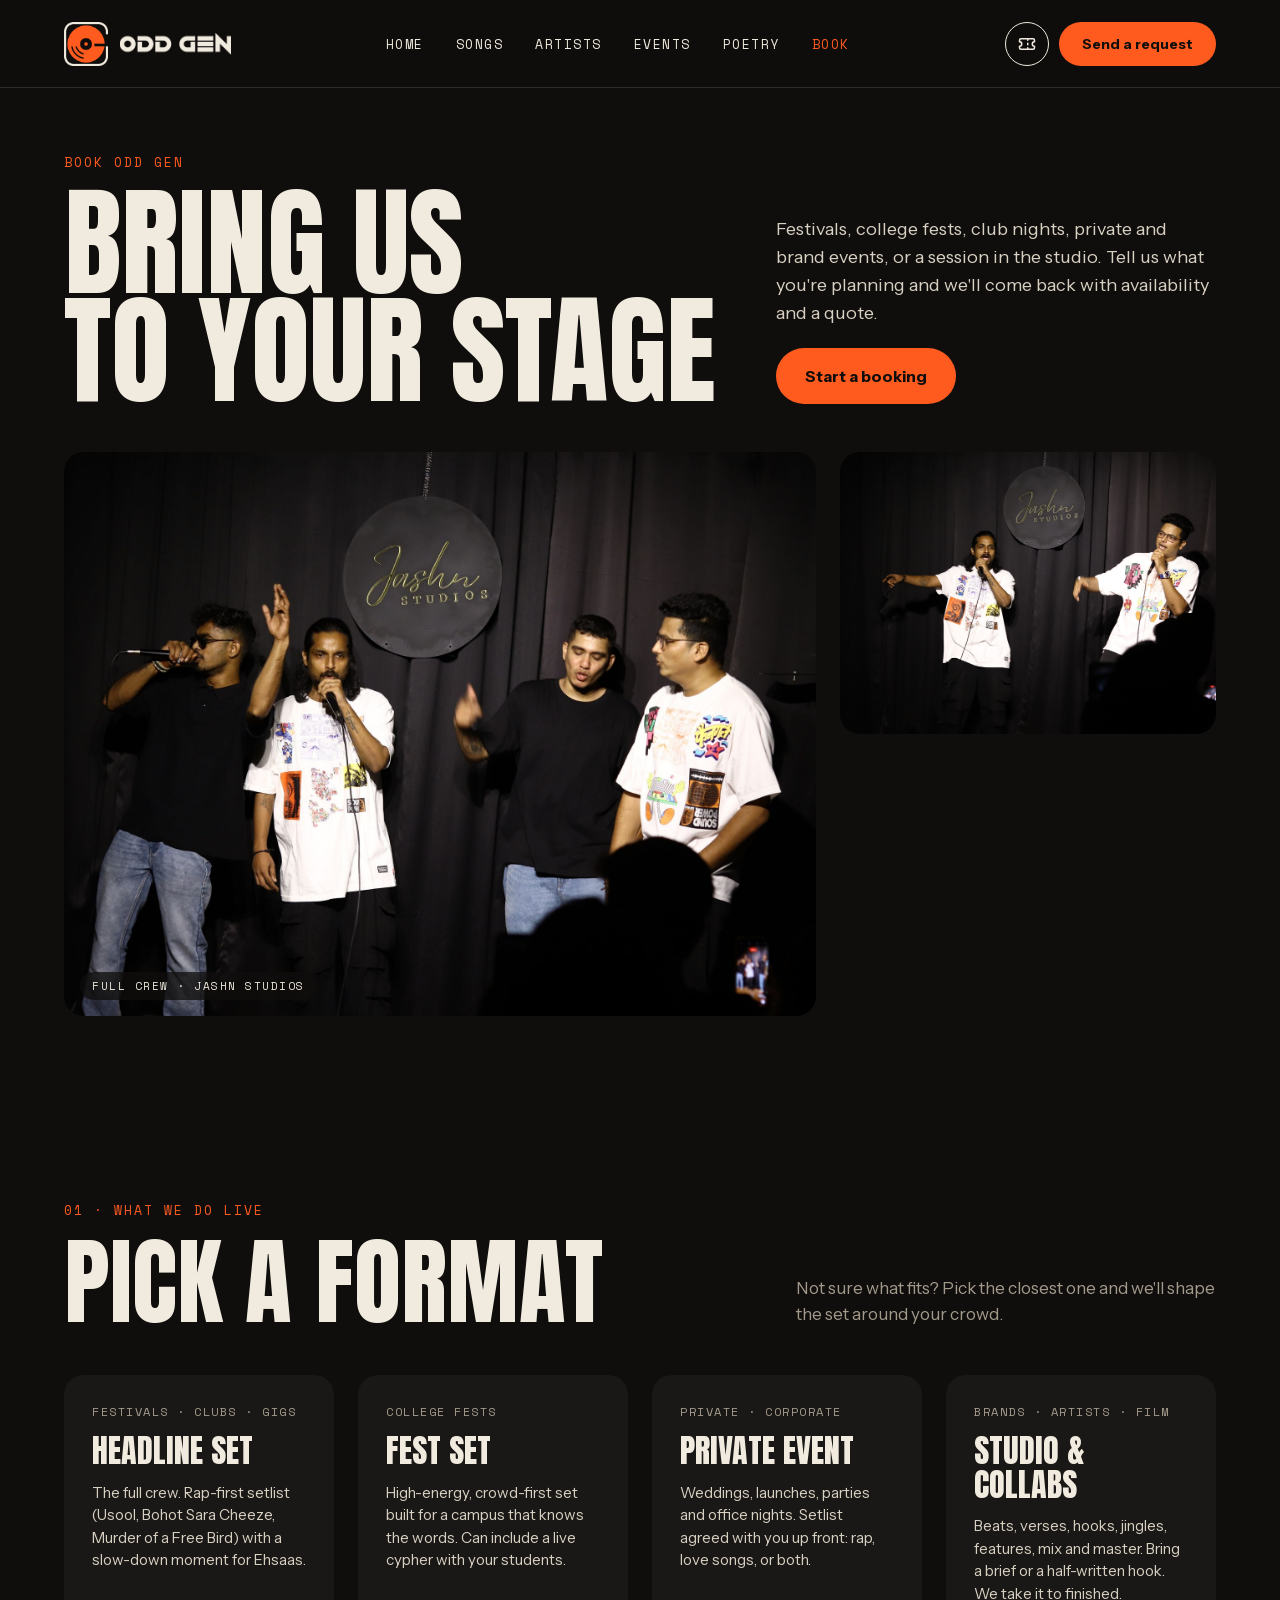
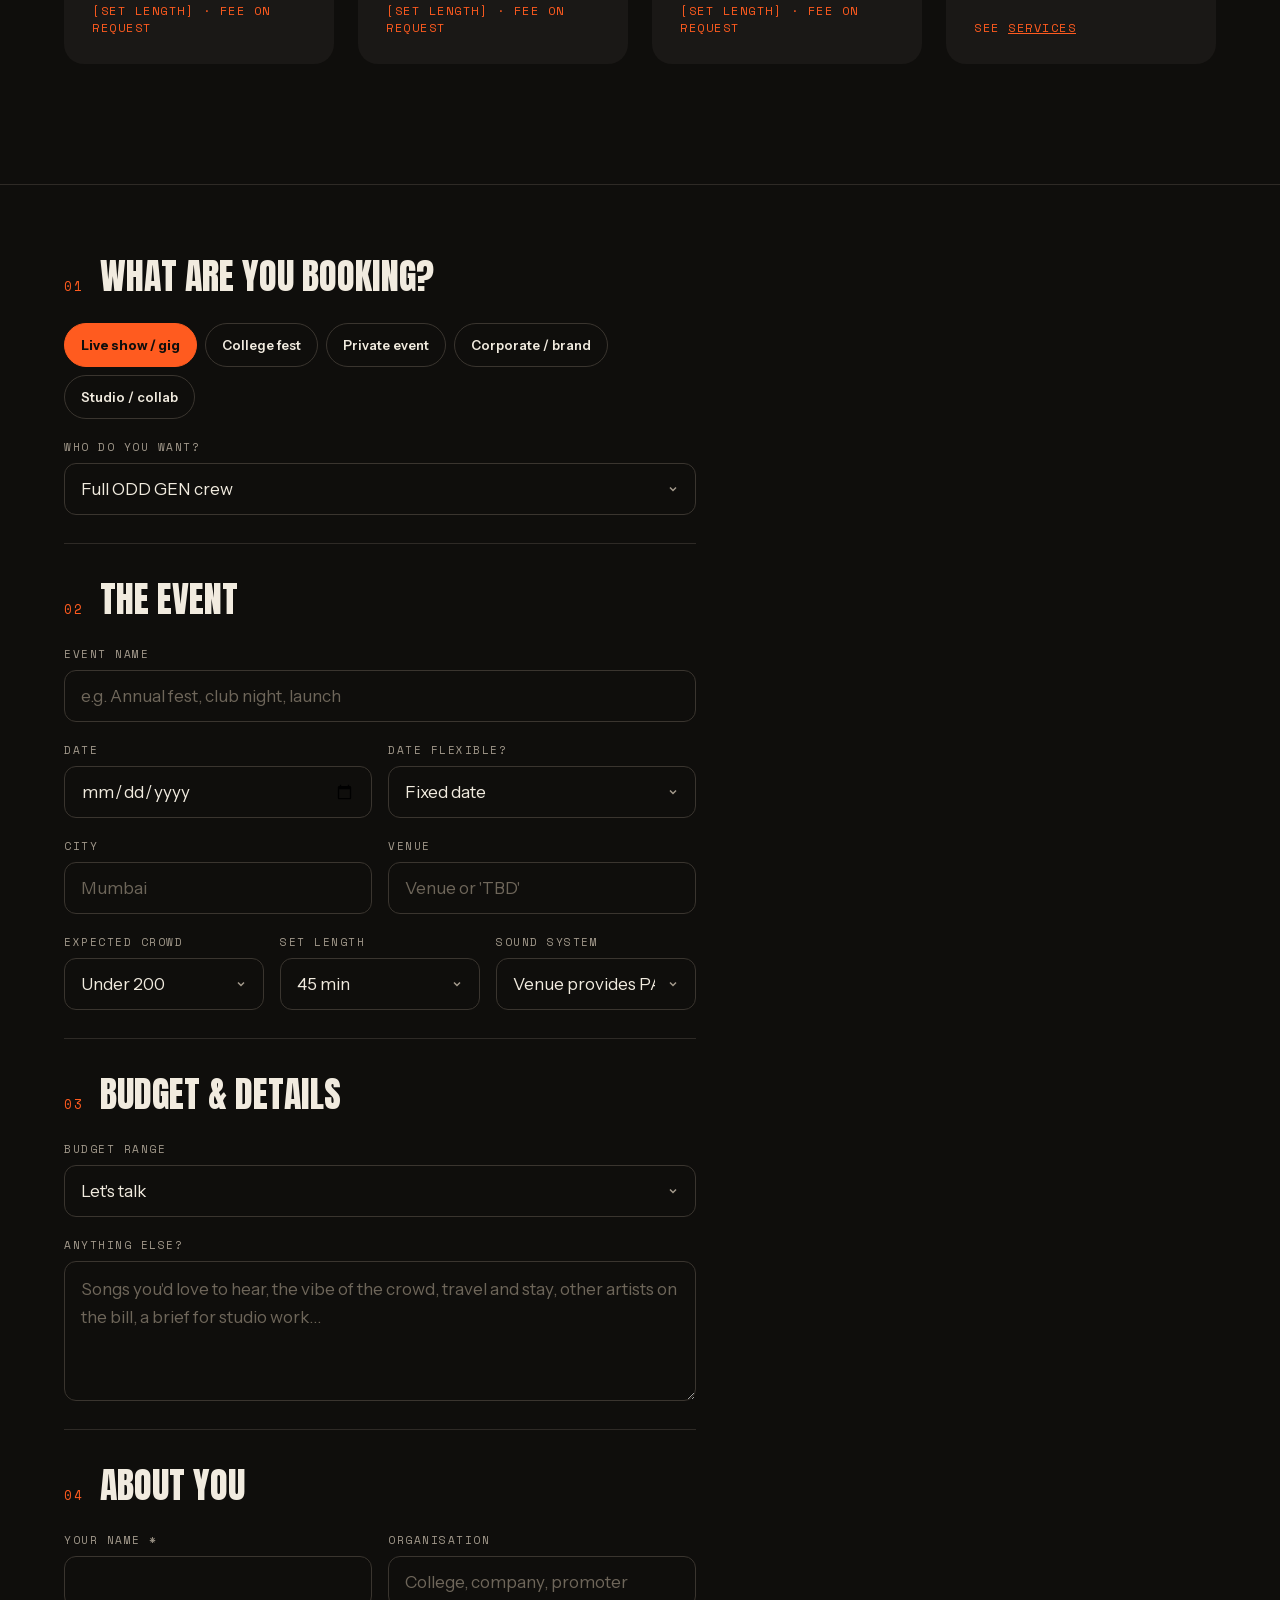
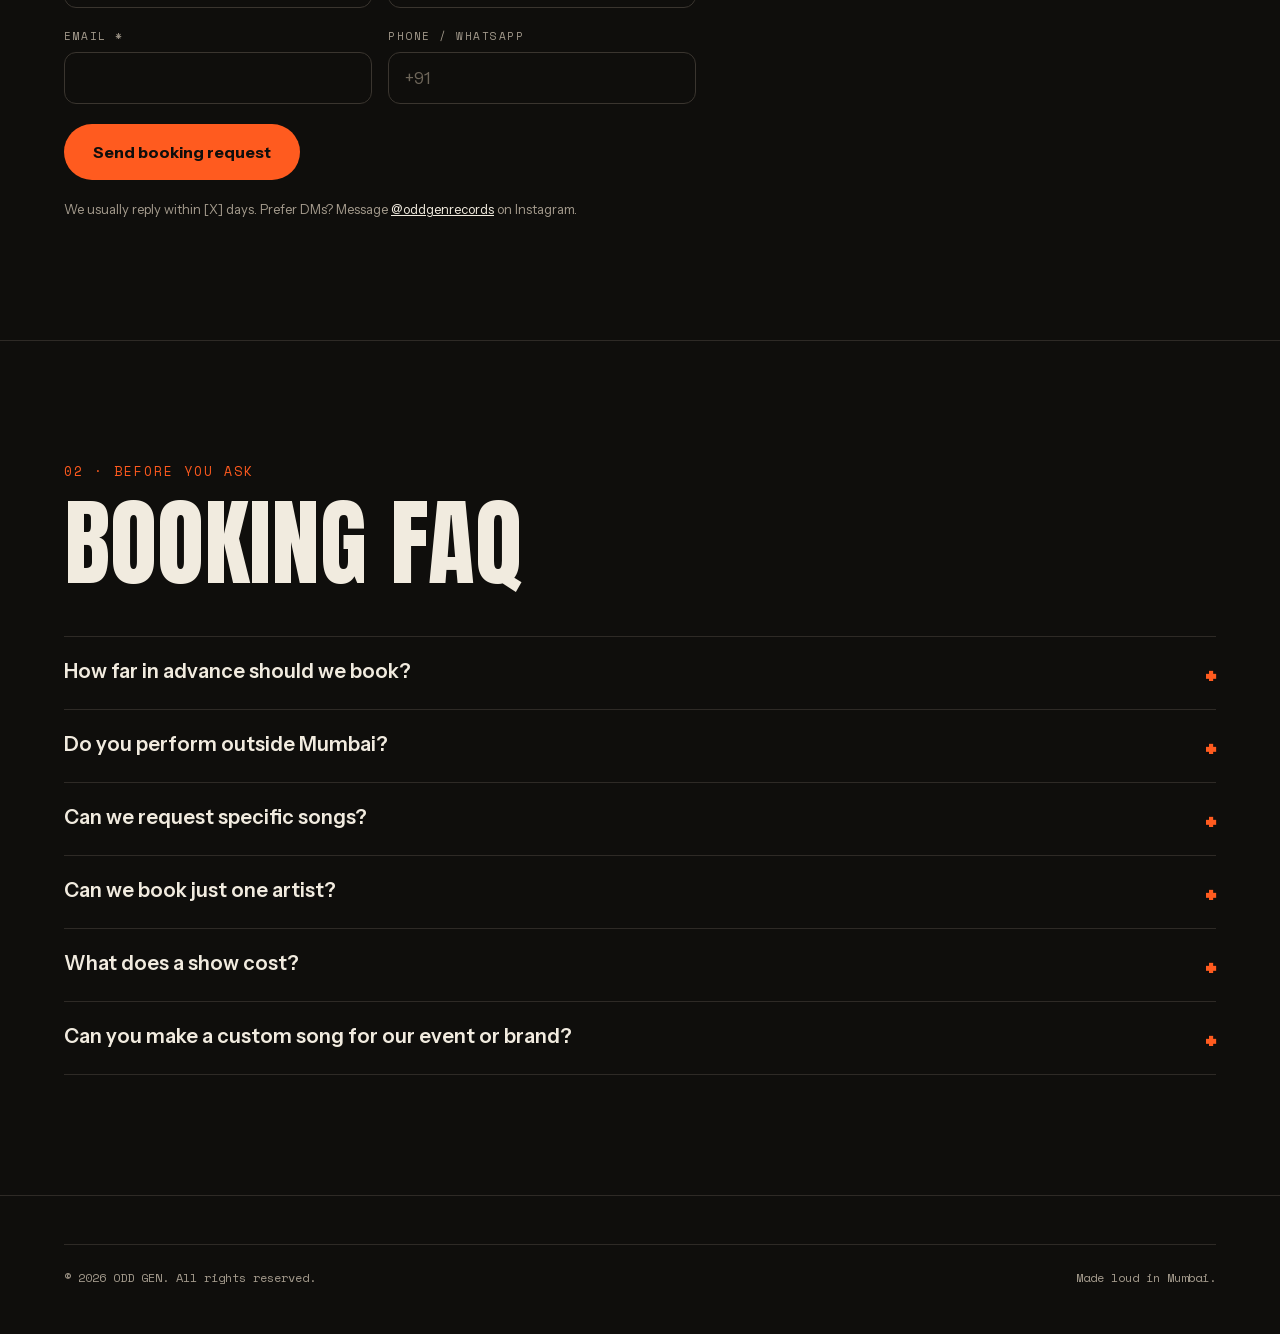
==== commit f9bd168c: "Pay with GPay, PhonePe, Paytm or BHIM instead of a bare upi:// link A bare upi:// link opens the pho" ====
--- a/book.html
+++ b/book.html
@@ -10,7 +10,7 @@
 <link rel="canonical" href="https://oddgen.in/book.html">
 <link rel="icon" type="image/png" href="assets/favicon.png">
 <link rel="apple-touch-icon" href="assets/logo-full.png">
-<link rel="stylesheet" href="styles.css?v=202610050017">
+<link rel="stylesheet" href="styles.css?v=202610062205">
 </head>
 <body>
 
@@ -258,7 +258,7 @@
   <div class="footer-bottom"><span>© 2026 ODD GEN. All rights reserved.</span><span>Made loud in Mumbai.</span></div>
 </footer>
 
-<script src="app.js?v=202610050017"></script>
+<script src="app.js?v=202610062205"></script>
 <script>
 const $ = (id) => document.getElementById(id);
 let type = 'show';
--- a/styles.css
+++ b/styles.css
@@ -131,7 +131,9 @@
 @media (prefers-reduced-motion: reduce) { .ticker-track, .now-playing > img { animation: none; } html { scroll-behavior: auto; } }
 
 /* about */
-.about { display: grid; grid-template-columns: repeat(2, minmax(0, 1fr)); gap: 80px; }
+.about { display: grid; grid-template-columns: repeat(2, minmax(0, 1fr)); gap: 56px 80px; }
+.about-photo { grid-column: 1 / -1; aspect-ratio: 21 / 8; }
+.about-photo img { object-position: center 28%; }
 .about h2 { margin: 0; font-family: var(--display); font-weight: 400; font-size: 76px; line-height: 1; text-transform: uppercase; }
 .about-copy { display: flex; flex-direction: column; gap: 24px; padding-top: 44px; font-size: 19px; line-height: 1.6; color: var(--soft); }
 .about-copy p { margin: 0; }
@@ -184,6 +186,8 @@
 .vault-grid { display: grid; grid-template-columns: repeat(5, minmax(0, 1fr)); gap: 20px; }
 .artist { display: flex; flex-direction: column; gap: 16px; }
 .artist-photo { height: 380px; border-radius: 20px; background: var(--card); border: 1px solid var(--line); display: flex; align-items: flex-end; padding: 20px; font-family: var(--mono); font-size: 12px; color: var(--muted); }
+.artist-photo.has-photo { padding: 0; overflow: hidden; }
+.artist-photo img { width: 100%; height: 100%; object-fit: cover; object-position: center 30%; }
 .artist-name { font-family: var(--display); font-size: 34px; text-transform: uppercase; }
 .artist-role { font-family: var(--mono); font-size: 13px; text-transform: uppercase; letter-spacing: 1px; color: var(--accent); margin-top: 4px; }
 .artist-bio { font-size: 15px; line-height: 1.5; color: var(--muted); }
@@ -199,6 +203,8 @@
 .service-title { font-size: 26px; font-weight: 600; }
 .service-desc { font-size: 15px; line-height: 1.5; color: var(--muted); margin-top: 6px; }
 .service-price { text-align: right; font-family: var(--mono); font-size: 13px; color: var(--soft); }
+a.service-price { justify-self: end; display: inline-flex; align-items: center; gap: 6px; color: var(--accent); }
+a.service-price:hover { text-decoration: underline; }
 
 /* events */
 .event { min-height: 120px; padding: 16px 0; display: grid; grid-template-columns: 160px 1fr 280px 200px; gap: 32px; align-items: center; border-bottom: 1px solid var(--line); }
@@ -206,6 +212,9 @@
 .event-month { font-family: var(--mono); font-size: 13px; text-transform: uppercase; color: var(--muted); }
 .event-title { font-size: 26px; font-weight: 600; }
 .event-venue { font-size: 15px; color: var(--muted); margin-top: 4px; }
+.venue-link { color: var(--accent); font-weight: 600; }
+.venue-link svg { display: inline; vertical-align: -1px; margin-left: 4px; }
+.venue-link:hover { color: var(--accent); text-decoration: underline; }
 .event-city { font-family: var(--mono); font-size: 14px; text-transform: uppercase; color: var(--soft); }
 .event .btn { justify-self: end; height: 52px; font-size: 15px; }
 .event .icon-btn { border: 1.5px solid var(--fg); }
@@ -242,8 +251,13 @@
 .tc-upi { font-size: 14px; color: var(--soft); display: flex; align-items: center; gap: 8px; flex-wrap: wrap; }
 .tc-upi strong { font-family: var(--mono); font-size: 14px; color: var(--fg); }
 .tc-copy { height: 32px; padding: 0 12px; border-radius: 999px; border: 1px solid var(--field-line); background: transparent; color: var(--fg); font-size: 12px; font-weight: 600; cursor: pointer; }
-.tc-upi-app { display: none; height: 48px; }
-@media (hover: none) and (pointer: coarse) { .tc-upi-app { display: inline-flex; } }
+.tc-apps { display: none; flex-direction: column; gap: 10px; width: 100%; }
+@media (hover: none) and (pointer: coarse) { .tc-apps { display: flex; } }
+.tc-apps-row { display: grid; grid-template-columns: repeat(4, minmax(0, 1fr)); gap: 10px; }
+.tc-app { display: flex; flex-direction: column; align-items: center; gap: 6px; padding: 10px 4px; border: 1px solid var(--field-line); border-radius: 14px; font-size: 12px; font-weight: 600; color: var(--fg); }
+.tc-app img { width: 44px; height: 44px; border-radius: 11px; }
+.tc-app:active { background: var(--line); }
+.tc-app-other { font-size: 13px; color: var(--muted); text-decoration: underline; }
 .book-strip { margin-top: 48px; padding: 56px 48px; min-height: 320px; border-radius: 20px; display: flex; justify-content: space-between; align-items: flex-end; gap: 24px; background: linear-gradient(90deg, rgba(15,14,12,.92) 0%, rgba(15,14,12,.55) 55%, rgba(15,14,12,.2) 100%), url(assets/live-point.jpg) center 30% / cover; }
 .book-strip p { margin: 0; max-width: 520px; font-family: var(--display); font-size: 44px; line-height: 1.05; text-transform: uppercase; }
 
@@ -435,6 +449,7 @@
 
   .service { grid-template-columns: 1fr; gap: 6px; padding: 20px 0; }
   .service-price { text-align: left; order: -1; }
+  a.service-price { justify-self: start; }
   .service-title { font-size: 21px; }
 
   .event { grid-template-columns: 64px 1fr 48px; gap: 16px; padding: 20px 0; min-height: 0; }
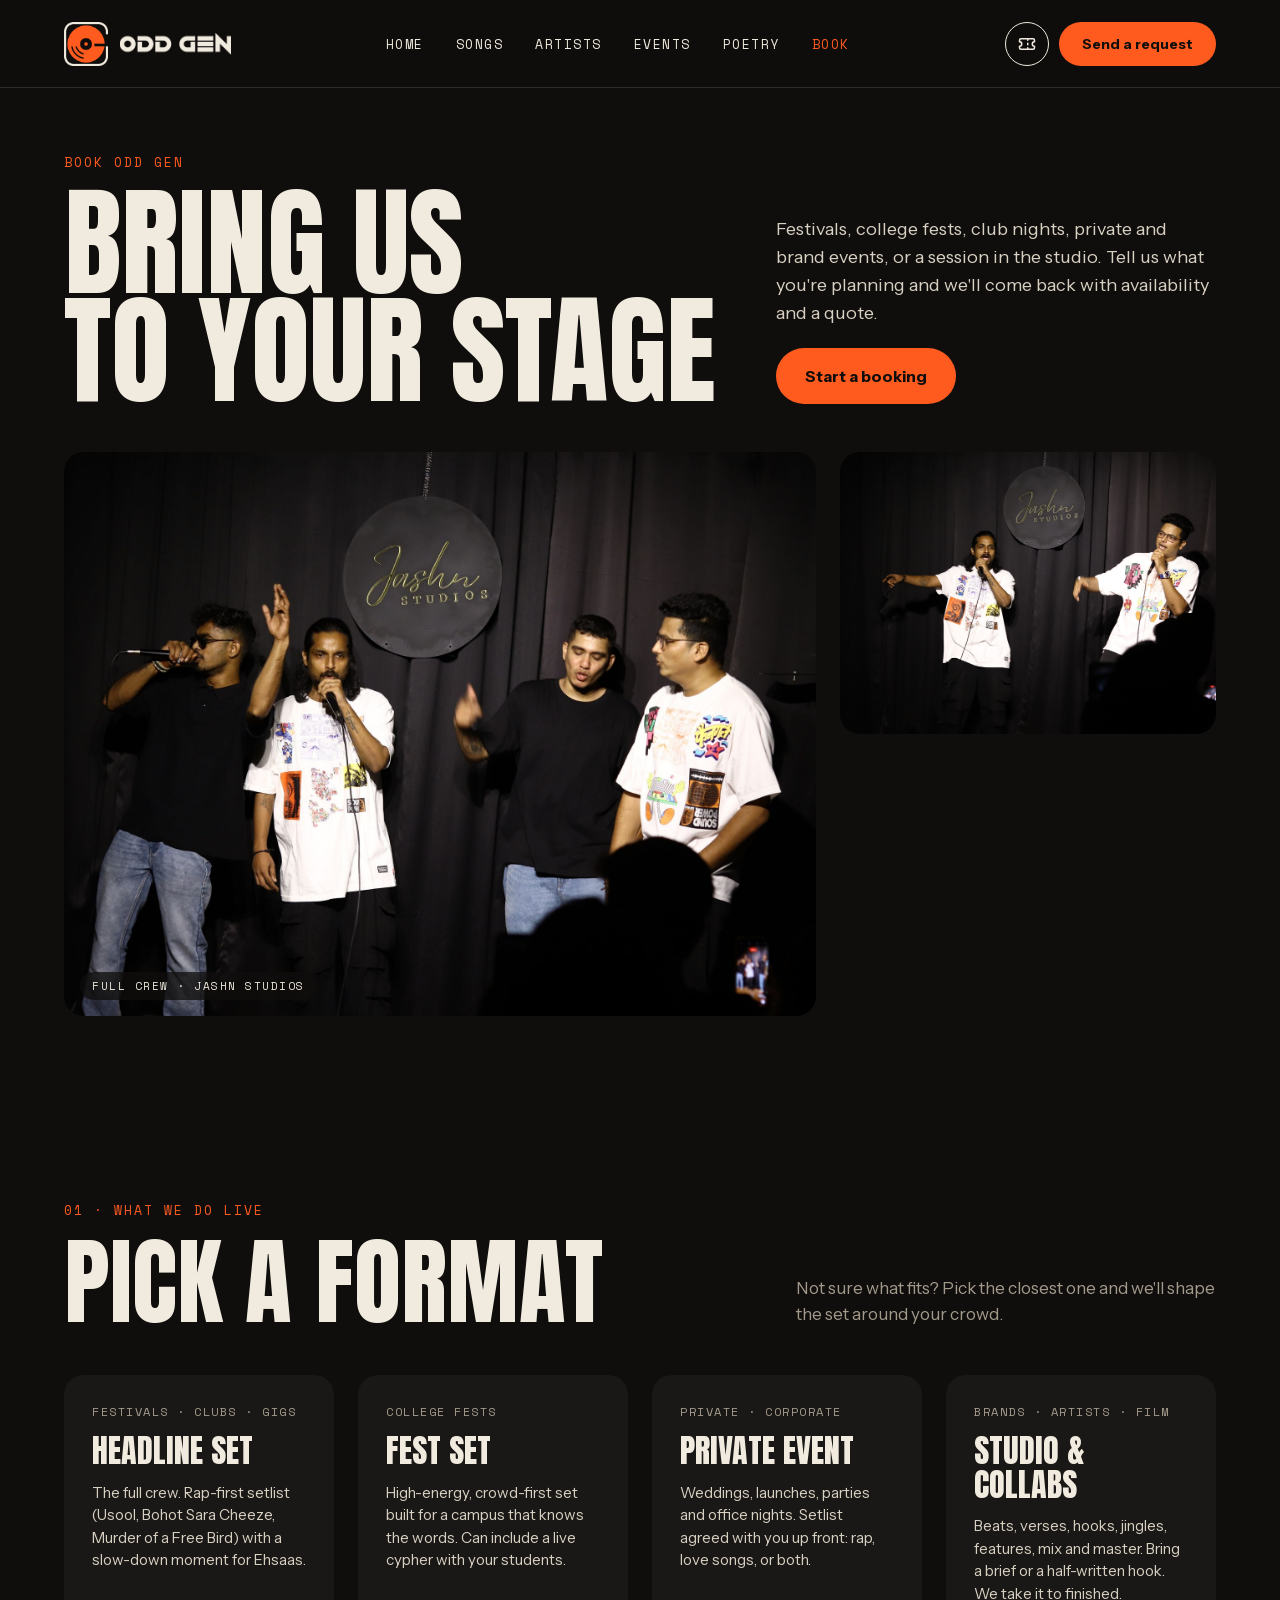
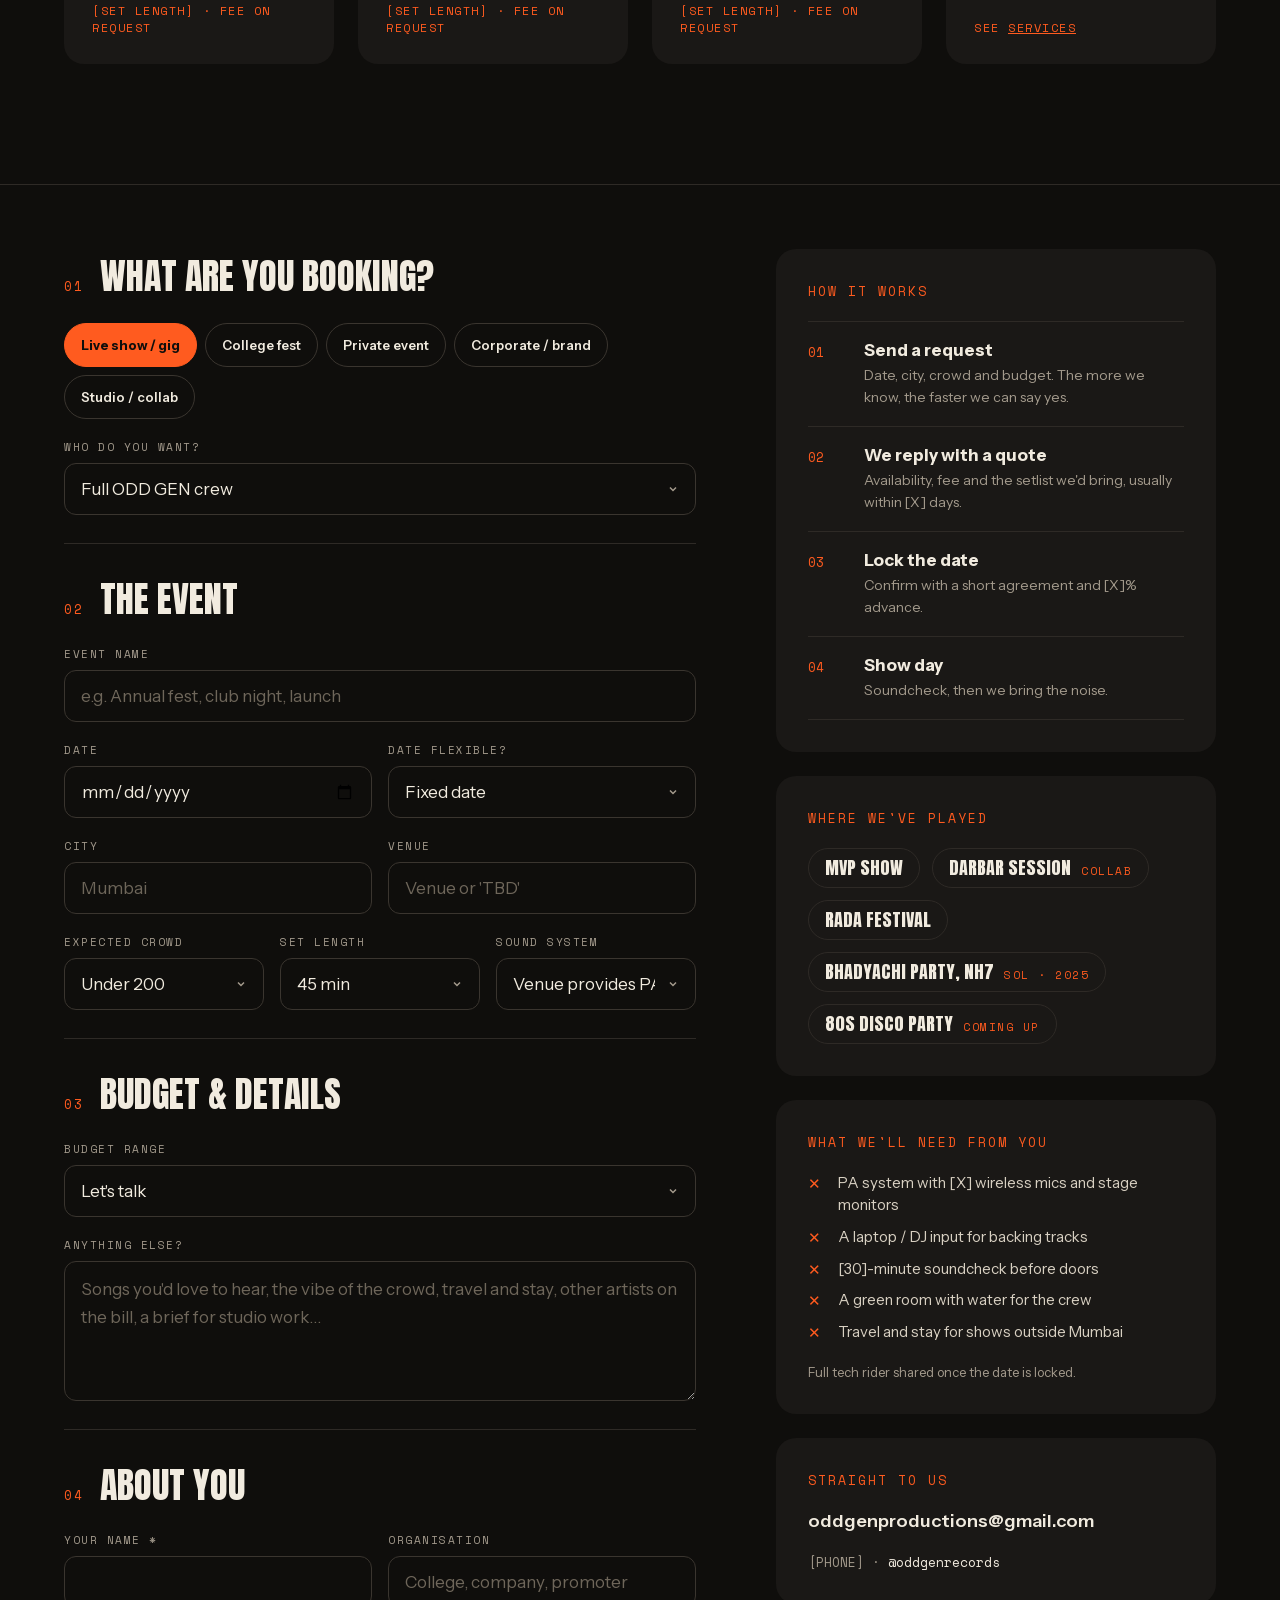
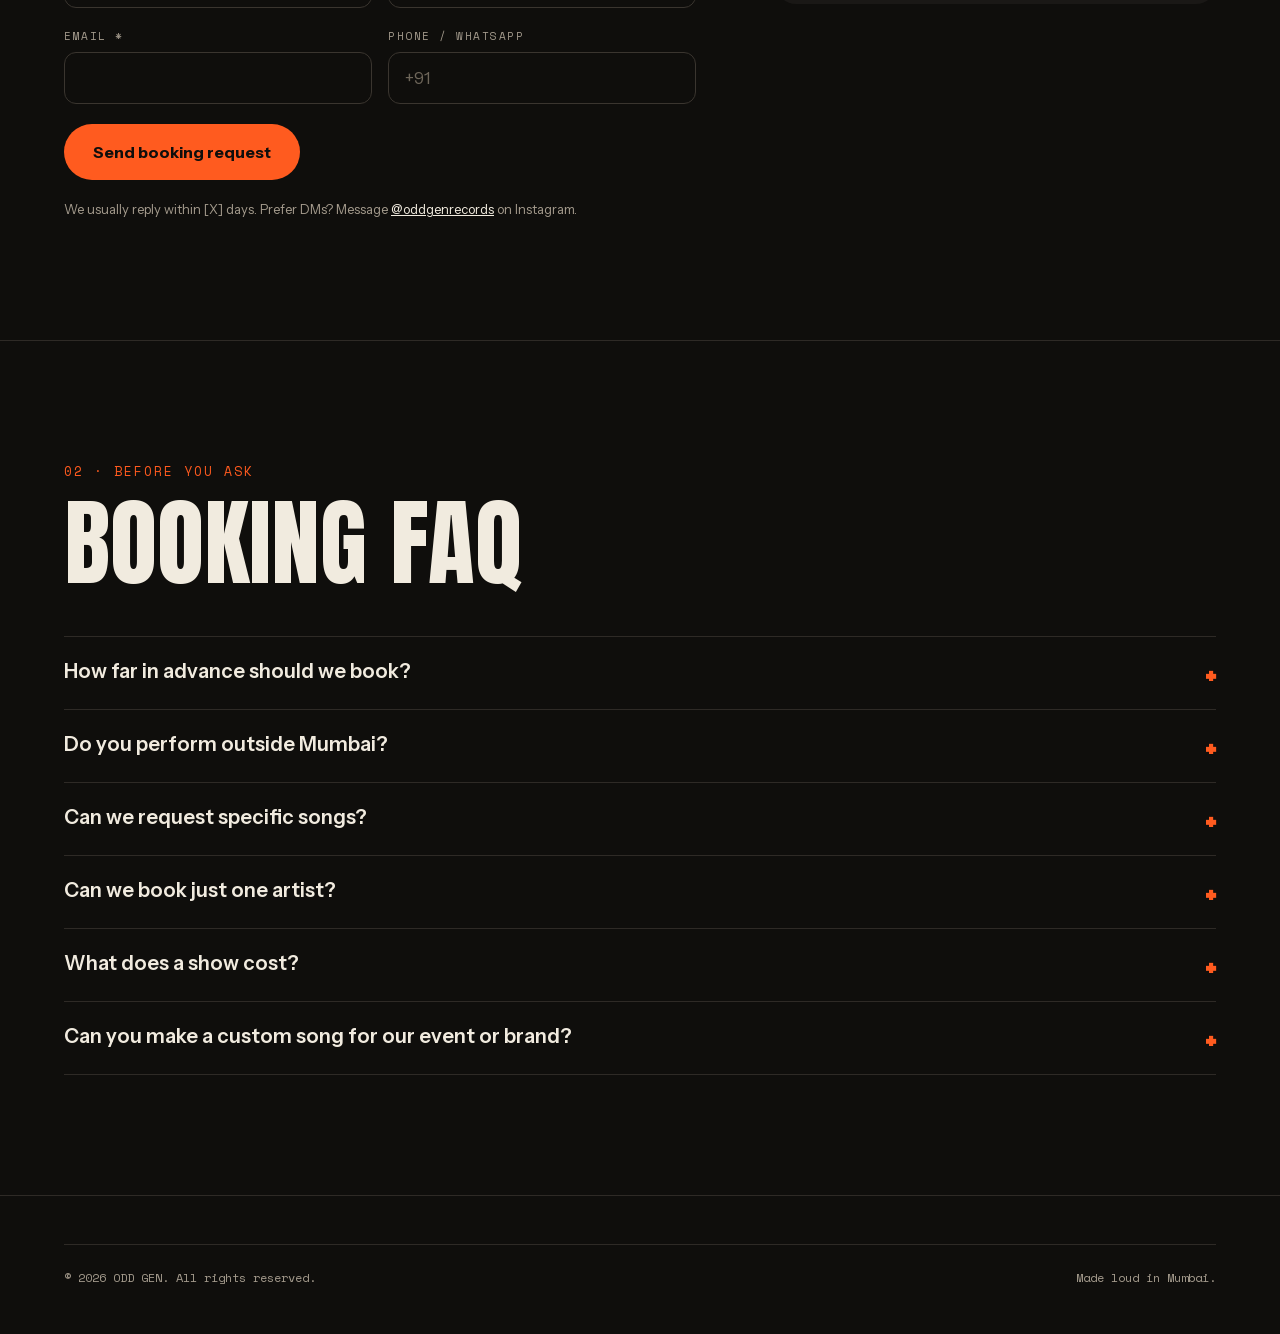
==== commit a423fa99: "Replace UPI app buttons with Save QR and scan-from-gallery steps Opening a UPI app with a pre-filled" ====
--- a/book.html
+++ b/book.html
@@ -10,7 +10,7 @@
 <link rel="canonical" href="https://oddgen.in/book.html">
 <link rel="icon" type="image/png" href="assets/favicon.png">
 <link rel="apple-touch-icon" href="assets/logo-full.png">
-<link rel="stylesheet" href="styles.css?v=202610062205">
+<link rel="stylesheet" href="styles.css?v=202610081132">
 </head>
 <body>
 
@@ -258,7 +258,7 @@
   <div class="footer-bottom"><span>© 2026 ODD GEN. All rights reserved.</span><span>Made loud in Mumbai.</span></div>
 </footer>
 
-<script src="app.js?v=202610062205"></script>
+<script src="app.js?v=202610081132"></script>
 <script>
 const $ = (id) => document.getElementById(id);
 let type = 'show';
--- a/styles.css
+++ b/styles.css
@@ -251,13 +251,11 @@
 .tc-upi { font-size: 14px; color: var(--soft); display: flex; align-items: center; gap: 8px; flex-wrap: wrap; }
 .tc-upi strong { font-family: var(--mono); font-size: 14px; color: var(--fg); }
 .tc-copy { height: 32px; padding: 0 12px; border-radius: 999px; border: 1px solid var(--field-line); background: transparent; color: var(--fg); font-size: 12px; font-weight: 600; cursor: pointer; }
-.tc-apps { display: none; flex-direction: column; gap: 10px; width: 100%; }
-@media (hover: none) and (pointer: coarse) { .tc-apps { display: flex; } }
-.tc-apps-row { display: grid; grid-template-columns: repeat(4, minmax(0, 1fr)); gap: 10px; }
-.tc-app { display: flex; flex-direction: column; align-items: center; gap: 6px; padding: 10px 4px; border: 1px solid var(--field-line); border-radius: 14px; font-size: 12px; font-weight: 600; color: var(--fg); }
-.tc-app img { width: 44px; height: 44px; border-radius: 11px; }
-.tc-app:active { background: var(--line); }
-.tc-app-other { font-size: 13px; color: var(--muted); text-decoration: underline; }
+.tc-phone { display: none; flex-direction: column; gap: 10px; align-items: flex-start; width: 100%; }
+@media (hover: none) and (pointer: coarse) { .tc-phone { display: flex; } }
+.tc-phone-steps { margin: 0; padding-left: 18px; display: flex; flex-direction: column; gap: 6px; font-size: 14px; line-height: 1.45; color: var(--soft); text-align: left; }
+.tc-save { height: 48px; }
+.tc-qr img { image-rendering: pixelated; }
 .book-strip { margin-top: 48px; padding: 56px 48px; min-height: 320px; border-radius: 20px; display: flex; justify-content: space-between; align-items: flex-end; gap: 24px; background: linear-gradient(90deg, rgba(15,14,12,.92) 0%, rgba(15,14,12,.55) 55%, rgba(15,14,12,.2) 100%), url(assets/live-point.jpg) center 30% / cover; }
 .book-strip p { margin: 0; max-width: 520px; font-family: var(--display); font-size: 44px; line-height: 1.05; text-transform: uppercase; }
 
